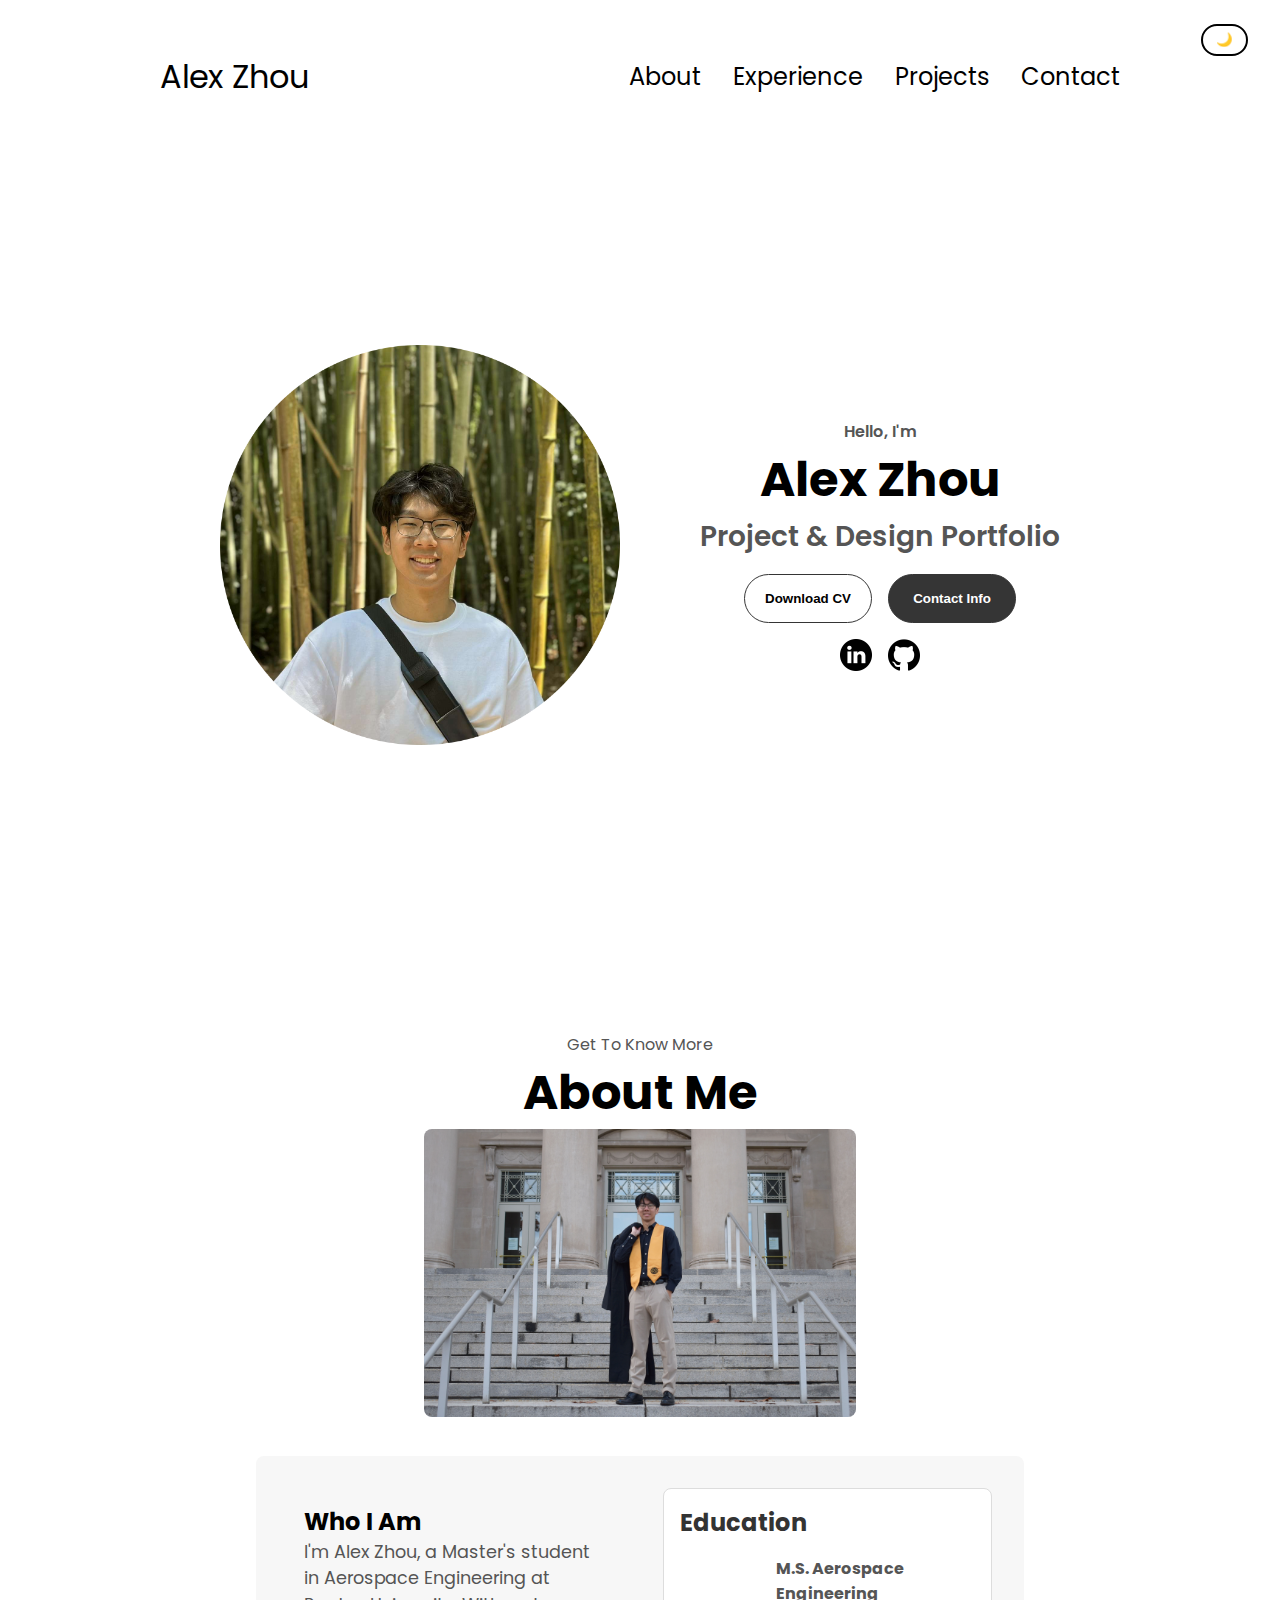
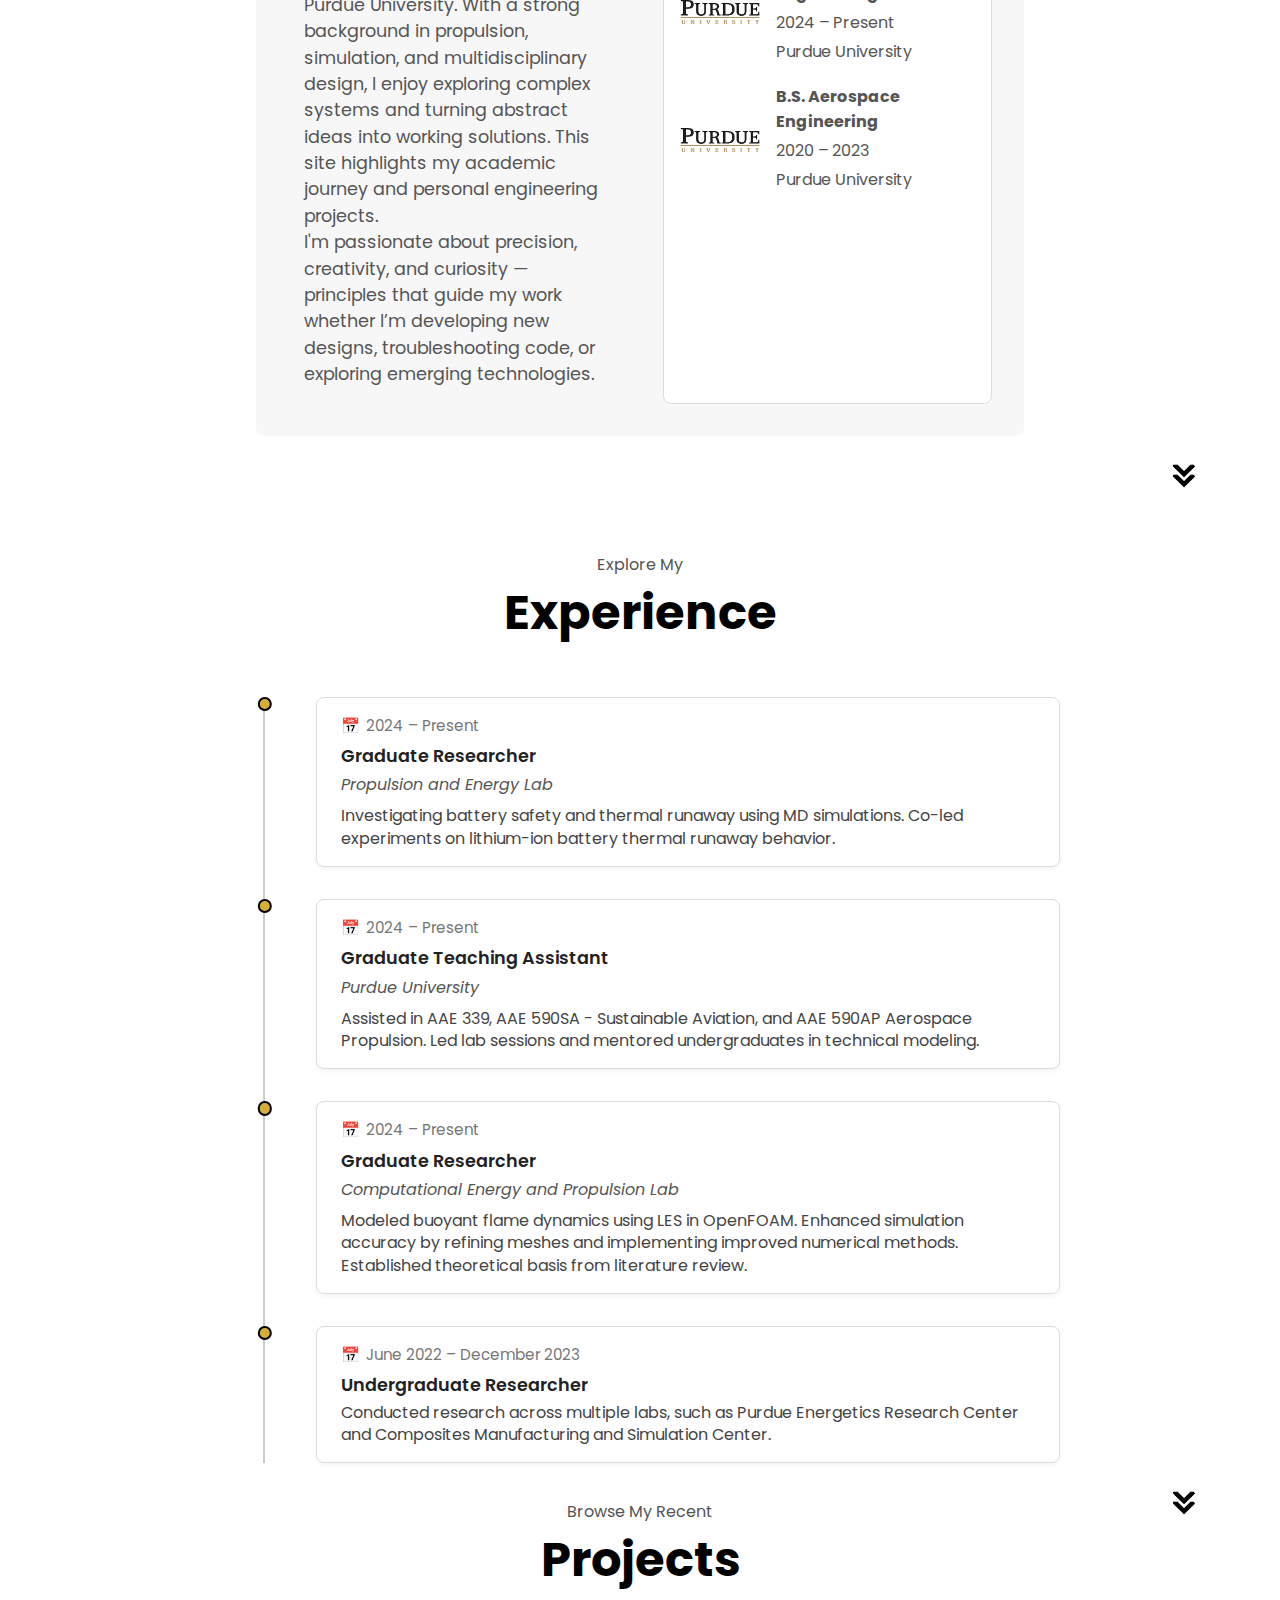
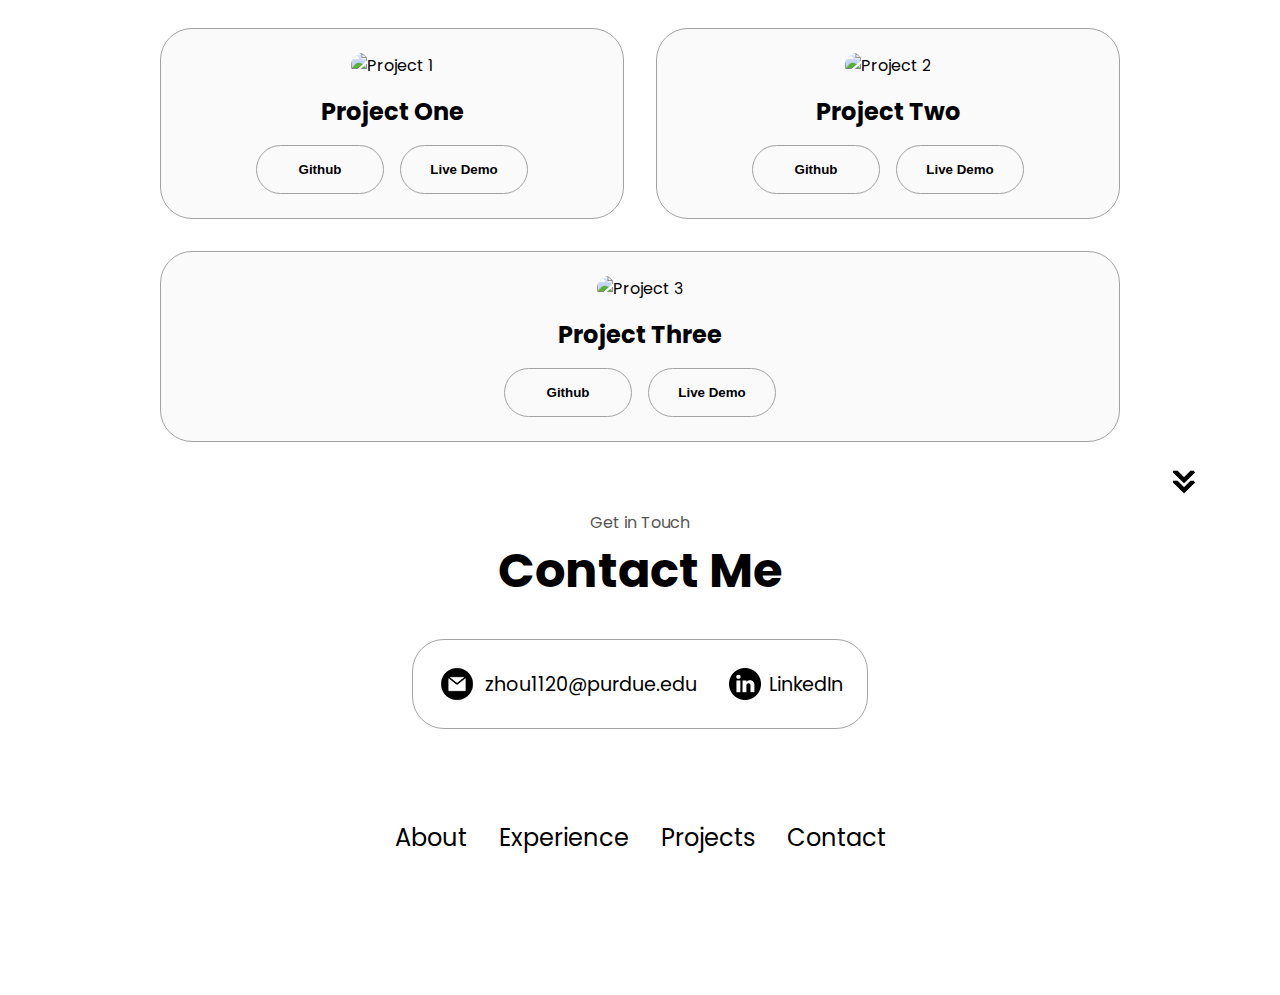
==== index.html @ beb38754 "Update index.html" ====
<!DOCTYPE html>
<html lang="en">
  <head>
    <meta charset="UTF-8" />
    <meta http-equiv="X-UA-Compatible" content="IE=edge" />
    <meta name="viewport" content="width=device-width, initial-scale=1.0" />
    <title>My Portfolio</title>
    <link rel="stylesheet" href="style.css" />
    <link rel="stylesheet" href="mediaqueries.css" />
  </head>
  <body>
    <nav id="desktop-nav">
      <div class="logo">Alex Zhou</div>
      <div>
        <ul class="nav-links">
          <li><a href="#about">About</a></li>
          <li><a href="#experience">Experience</a></li>
          <li><a href="#projects">Projects</a></li>
          <li><a href="#contact">Contact</a></li>
        </ul>
      </div>
    </nav>
    <button class="theme-toggle" onclick="toggleDarkMode()">🌙</button>   <!-- Dark Mode Toggle Button -->
    <nav id="hamburger-nav">
      <div class="logo">Alex Zhou</div>
      <div class="hamburger-menu">
        <div class="hamburger-icon" onclick="toggleMenu()">
          <span></span>
          <span></span>
          <span></span>
        </div>
        <div class="menu-links">
          <li><a href="#about" onclick="toggleMenu()">About</a></li>
          <li><a href="#experience" onclick="toggleMenu()">Experience</a></li>
          <li><a href="#projects" onclick="toggleMenu()">Projects</a></li>
          <li><a href="#contact" onclick="toggleMenu()">Contact</a></li>
        </div>
      </div>
    </nav>
    <section id="profile">
      <div class="section__pic-container">
        <img src="assets/profile-pic.png" alt="Alex Zhou profile picture" />
      </div>
      <div class="section__text">
        <p class="section__text__p1">Hello, I'm</p>
        <h1 class="title">Alex Zhou</h1>
        <p class="section__text__p2">Project & Design Portfolio</p>
        <div class="btn-container">
          <button
            class="btn btn-color-2"
            onclick="window.open('assets/Alex Zhou Resume.pdf')"
          >
            Download CV
          </button>
          <button class="btn btn-color-1" onclick="location.href='./#contact'">
            Contact Info
          </button>
        </div>
        <div id="socials-container">
          <img
            src="assets/linkedin.png"
            alt="My LinkedIn profile"
            class="icon"
            onclick="location.href='https://wwwlinkedin.com/in/alex-z-9a637b1b6'"
          />
          <img
            src="assets/github.png"
            alt="My Github profile"
            class="icon"
            onclick="location.href='https://github.com/azone1120'"
          />
        </div>
      </div>
    </section>

    <!-- ABOUT -->
    <section id="about">
      <p class="section__text__p1">Get To Know More</p>
      <h1 class="title">About Me</h1>
    
      <div class="about-banner">
        <img src="assets/about-pic.png" alt="Alex Zhou Portrait">
      </div>
    
      <div class="about-container">
        <!-- Summary Section -->
        <div class="about-summary">
          <h2>Who I Am</h2>
          <p>
            I'm Alex Zhou, a Master's student in Aerospace Engineering at Purdue University.
            With a strong background in propulsion, simulation, and multidisciplinary design,
            I enjoy exploring complex systems and turning abstract ideas into working solutions.
            This site highlights my academic journey and personal engineering projects.
          </p>
          <p>
            I'm passionate about precision, creativity, and curiosity — principles that guide my work
            whether I’m developing new designs, troubleshooting code, or exploring emerging technologies.
          </p>
        </div>
    
        <!-- Education Section -->
        <div class="about-education">
          <h2>Education</h2>
    
          <div class="education-item">
            <img src="assets/purdue-logo.png" alt="Purdue Logo" class="edu-logo" />
            <div class="edu-info">
              <p class="edu-title"><strong>M.S. Aerospace Engineering</strong></p>
              <p class="edu-duration">2024 – Present</p>
              <p class="edu-school">Purdue University</p>
            </div>
          </div>
    
          <div class="education-item">
            <img src="assets/purdue-logo.png" alt="Purdue Logo" class="edu-logo" />
            <div class="edu-info">
              <p class="edu-title"><strong>B.S. Aerospace Engineering</strong></p>
              <p class="edu-duration">2020 – 2023</p>
              <p class="edu-school">Purdue University</p>
            </div>
          </div>
        </div>
      </div>
    
      <img
        src="assets/arrow.png"
        alt="Scroll Down Arrow"
        class="icon arrow"
        onclick="location.href='./#experience'"
      />
    </section>
    
    <!-- EXPERIENCE -->
    <section id="experience">
      <p class="section__text__p1">Explore My</p>
      <h1 class="title">Experience</h1>
    <div class="timeline">
      <div class="timeline-item">
        <div class="timeline-dot"></div>
        <div class="timeline-content">
          <div class="exp-date"><span class="calendar-icon">📅</span> 2024 – Present</div>
          <div class="exp-title">Graduate Researcher</div>
          <div class="exp-company">Propulsion and Energy Lab</div>
          <p class="exp-summary">
            Investigating battery safety and thermal runaway using MD simulations. Co-led experiments on lithium-ion battery thermal runaway behavior.
          </p>
        </div>
      </div>
    
      <div class="timeline-item">
        <div class="timeline-dot"></div>
        <div class="timeline-content">
          <div class="exp-date"><span class="calendar-icon">📅</span> 2024 – Present</div>
          <div class="exp-title">Graduate Teaching Assistant</div>
          <div class="exp-company">Purdue University</div>
          <p class="exp-summary">
            Assisted in AAE 339, AAE 590SA - Sustainable Aviation, and AAE 590AP Aerospace Propulsion. Led lab sessions and mentored undergraduates in technical modeling.
          </p>
        </div>
      </div>
    
      <div class="timeline-item">
        <div class="timeline-dot"></div>
        <div class="timeline-content">
          <div class="exp-date"><span class="calendar-icon">📅</span> 2024 – Present</div>
          <div class="exp-title">Graduate Researcher</div>
          <div class="exp-company">Computational Energy and Propulsion Lab</div>
          <p class="exp-summary">
            Modeled buoyant flame dynamics using LES in OpenFOAM. Enhanced simulation accuracy by refining meshes and implementing improved numerical methods. Established theoretical basis from literature review.
          </p>
        </div>
      </div>

      <div class="timeline-item">
        <div class="timeline-dot"></div>
        <div class="timeline-content">
          <div class="exp-date"><span class="calendar-icon">📅</span> June 2022 – December 2023</div>
          <div class="exp-title">Undergraduate Researcher</div>
          <p class="exp-summary">
            Conducted research across multiple labs, such as Purdue Energetics Research Center and Composites Manufacturing and Simulation Center.
          </p>
        </div>
      </div>

      <!-- Add more entries below following same structure -->

    </div>
      <img
        src="./assets/arrow.png"
        alt="Arrow icon"
        class="icon arrow"
        onclick="location.href='./#projects'"
      />
    </section>
    


<!-- PROJECTS -->
    <section id="projects">
      <p class="section__text__p1">Browse My Recent</p>
      <h1 class="title">Projects</h1>
      <div class="experience-details-container">
        <div class="about-containers">
          <div class="details-container color-container">
            <div class="article-container">
              <img
                src="assets/project-1.png"
                alt="Project 1"
                class="project-img"
              />
            </div>
            <h2 class="experience-sub-title project-title">Project One</h2>
            <div class="btn-container">
              <button
                class="btn btn-color-2 project-btn"
                onclick="location.href='https://github.com/'"
              >
                Github
              </button>
              <button
                class="btn btn-color-2 project-btn"
                onclick="location.href='https://github.com/'"
              >
                Live Demo
              </button>
            </div>
          </div>
          <div class="details-container color-container">
            <div class="article-container">
              <img
                src="./assets/project-2.png"
                alt="Project 2"
                class="project-img"
              />
            </div>
            <h2 class="experience-sub-title project-title">Project Two</h2>
            <div class="btn-container">
              <button
                class="btn btn-color-2 project-btn"
                onclick="location.href='https://github.com/'"
              >
                Github
              </button>
              <button
                class="btn btn-color-2 project-btn"
                onclick="location.href='https://github.com/'"
              >
                Live Demo
              </button>
            </div>
          </div>
          <div class="details-container color-container">
            <div class="article-container">
              <img
                src="./assets/project-3.png"
                alt="Project 3"
                class="project-img"
              />
            </div>
            <h2 class="experience-sub-title project-title">Project Three</h2>
            <div class="btn-container">
              <button
                class="btn btn-color-2 project-btn"
                onclick="location.href='https://github.com/'"
              >
                Github
              </button>
              <button
                class="btn btn-color-2 project-btn"
                onclick="location.href='https://github.com/'"
              >
                Live Demo
              </button>
            </div>
          </div>
        </div>
      </div>
      <img
        src="./assets/arrow.png"
        alt="Arrow icon"
        class="icon arrow"
        onclick="location.href='./#contact'"
      />
    </section>
    <section id="contact">
      <p class="section__text__p1">Get in Touch</p>
      <h1 class="title">Contact Me</h1>
      <div class="contact-info-upper-container">
        <div class="contact-info-container">
          <img
            src="assets/email-icon.png"
            alt="Email icon"
            class="icon contact-icon email-icon"
          />
          <p><a href="mailto:zhou1120@purdue.edu">zhou1120@purdue.edu</a></p>
        </div>
        <div class="contact-info-container">
          <img
            src="assets/linkedin.png"
            alt="LinkedIn icon"
            class="icon contact-icon"
          />
          <p><a href="https://www.linkedin.com/in/alex-z-9a637b1b6">LinkedIn</a></p>
        </div>
      </div>
    </section>
    <footer>
      <nav>
        <div class="nav-links-container">
          <ul class="nav-links">
            <li><a href="#about">About</a></li>
            <li><a href="#experience">Experience</a></li>
            <li><a href="#projects">Projects</a></li>
            <li><a href="#contact">Contact</a></li>
          </ul>
        </div>
      </nav>
    </footer>
    <script src="script.js"></script>
  </body>
</html>
---- style.css ----
/*=============== GENERAL ===============*/
@import url("https://fonts.googleapis.com/css2?family=Poppins:wght@300;400;500;600&display=swap");

* {
  margin: 0;
  padding: 0;
}

body {
  font-family: "Poppins", sans-serif;
}

html {
  scroll-behavior: smooth;
}

p {
  color: rgb(85, 85, 85);
}

/*=============== TRANSITION ===============*/
a,
.btn {
  transition: all 300ms ease;
}

/*=============== DESKTOP NAV ===============*/
nav,
.nav-links {
  display: flex;
}

nav {
  justify-content: space-around;
  align-items: center;
  height: 17vh;
}

.nav-links {
  gap: 2rem;
  list-style: none;
  font-size: 1.5rem;
}

a {
  color: black;
  text-decoration: none;
  text-decoration-color: white;
}

a:hover {
  color: grey;
  text-decoration: underline;
  text-underline-offset: 1rem;
  text-decoration-color: rgb(181, 181, 181);
}

.logo {
  font-size: 2rem;
}

.logo:hover {
  cursor: default;
}

/*=============== HAMBURGER MENU ===============*/
#hamburger-nav {
  display: none;
}

.hamburger-menu {
  position: relative;
  display: inline-block;
}

.hamburger-icon {
  display: flex;
  flex-direction: column;
  justify-content: space-between;
  height: 24px;
  width: 30px;
  cursor: pointer;
}

.hamburger-icon span {
  width: 100%;
  height: 2px;
  background-color: black;
  transition: all 0.3 ease-in-out;
}

.menu-links {
  position: absolute;
  top: 100%;
  right: 0;
  background-color: white;
  width: fit-content;
  max-height: 0;
  overflow: hidden;
  transition: all 0.3 ease-in-out;
}

.menu-links a {
  display: block;
  padding: 10px;
  text-align: center;
  font-size: 1.5rem;
  color: black;
  text-decoration: none;
  transition: all 0.3 ease-in-out;
}

.menu-links li {
  list-style: none;
}

.menu-links.open {
  max-height: 300px;
}

.hamburger-icon.open span:first-child {
  transform: rotate(45deg) translate(10px, 5px);
}

.hamburger-icon.open span:nth-child(2) {
  opacity: 0;
}

.hamburger-icon.open span:last-child {
  transform: rotate(-45deg) translate(10px, -5px);
}

.hamburger-icon span:first-child {
  transform: none;
}

.hamburger-icon span:first-child {
  opacity: 1;
}

.hamburger-icon span:first-child {
  transform: none;
}

/*=============== SECTIONS ===============*/
section {
  padding-top: 4vh;
  height: 96vh;
  margin: 0 10rem;
  box-sizing: border-box;
  min-height: fit-content;
}

.section-container {
  display: flex;
}

/*=============== PROFILE SECTION ===============*/
#profile {
  display: flex;
  justify-content: center;
  gap: 5rem;
  height: 80vh;
}

.section__pic-container {
  display: flex;
  height: 400px;
  width: 400px;
  margin: auto 0;
}

.section__text {
  align-self: center;
  text-align: center;
}

.section__text p {
  font-weight: 600;
}

.section__text__p1 {
  text-align: center;
}

.section__text__p2 {
  font-size: 1.75rem;
  margin-bottom: 1rem;
}

.title {
  font-size: 3rem;
  text-align: center;
}

#socials-container {
  display: flex;
  justify-content: center;
  margin-top: 1rem;
  gap: 1rem;
}

/* ICONS */

.icon {
  cursor: pointer;
  height: 2rem;
}

/* BUTTONS */

.btn-container {
  display: flex;
  justify-content: center;
  gap: 1rem;
}

.btn {
  font-weight: 600;
  transition: all 300ms ease;
  padding: 1rem;
  width: 8rem;
  border-radius: 2rem;
}

.btn-color-1,
.btn-color-2 {
  border: rgb(53, 53, 53) 0.1rem solid;
}

.btn-color-1:hover,
.btn-color-2:hover {
  cursor: pointer;
}

.btn-color-1,
.btn-color-2:hover {
  background: rgb(53, 53, 53);
  color: white;
}

.btn-color-1:hover {
  background: rgb(0, 0, 0);
}

.btn-color-2 {
  background: none;
}

.btn-color-2:hover {
  border: rgb(255, 255, 255) 0.1rem solid;
}

.btn-container {
  gap: 1rem;
}

/*=============== ABOUT SECTION ===============*/
#about {
  position: relative;
  margin-bottom: 5rem;
}

.about-containers {
  gap: 2rem;
  margin-bottom: 2rem;
  margin-top: 2rem;
}

.about-details-container {
  justify-content: center;
  flex-direction: column;
}

.about-containers,
.about-details-container {
  display: flex;
}

/* ABOUT PICTURE */
.about-banner {
    text-align: center;
    margin-bottom: 1rem;
  }
  
  .about-banner img {
    max-width: 45%;
    height: auto;
    border-radius: 8px;
  }

.about-container {
    padding: 2rem;
    margin: 2rem 10%;
    border-radius: 8px;
    background-color: #f7f7f7;
    display: flex;
    flex-direction: column;
    gap: 2rem;
  }
  
  /* Two-column layout on larger screens */
  @media (min-width: 768px) {
    .about-container {
      flex-direction: row;
      column-gap: 3rem;
    }
    .about-summary,
    .about-education {
      flex: 1;
      padding: 1rem;
    }
  }
  
  .about-summary h1 {
    color: #333;
    margin-bottom: 1rem;
  }
  
  .about-summary p {
    font-size: 1.1rem;
    line-height: 1.5;
    color: #555;
  }
  
  /* Education block styling */
  .about-education {
    background-color: #fff;
    border: 1px solid #ddd;
    border-radius: 8px;
    padding: 1rem;
  }
  
  .about-education h2 {
    color: #333;
    margin-bottom: 1rem;
  }
  
  /* Education item styling */
  .education-item {
    display: flex;
    align-items: center;
    margin-bottom: 1rem;
  }
  
  .edu-logo {
    width: 80px;
    height: auto;
    margin-right: 1rem;
  }
  
  .edu-info {
    font-size: 1rem;
    color: #555;
  }
  
  .edu-title {
    margin: 0;
  }
  
  .edu-duration,
  .edu-school {
    margin: 0.25rem 0;
  }

.arrow {
  position: absolute;
  right: -5rem;
  bottom: -3.5rem;
}

.details-container {
  padding: 1.5rem;
  flex: 1;
  background: white;
  border-radius: 2rem;
  border: rgb(53, 53, 53) 0.1rem solid;
  border-color: rgb(163, 163, 163);
  text-align: center;
}

.section-container {
  gap: 4rem;
  height: 80%;
}

.section__pic-container {
  height: 400px;
  width: 400px;
  margin: auto 0;
}


/*=============== EXPERIENCE SECTION ===============*/
#experience {
  position: relative;
}

.timeline {
  position: relative;
  margin: 3rem auto;
  padding-left: 2.5rem;
  max-width: 800px;
}

.timeline::before {
  content: "";
  position: absolute;
  top: 0.5rem;
  bottom: 0;
  left: 43px;
  width: 2px;
  background: #ccc;
}

.timeline-item {
  position: relative;
  margin: 2rem 0;
  padding-left: 3.5rem;
}

.timeline-dot {
  width: 0.65rem;
  height: 0.65rem;
  background-color: #d4af37;
  border: 2px solid #000;
  border-radius: 50%;
  position: absolute;
  top: 0;
  left: 5px;
  transform: translateX(-50%);
  z-index: 2;
}

.timeline-content {
  background: #fff;
  padding: 1rem 1.5rem;
  border-radius: 8px;
  border: 1px solid #ddd;
  box-shadow: 0 2px 5px rgba(0, 0, 0, 0.05);
  transition: transform 0.3s ease, box-shadow 0.3s ease;
}

.timeline-content:hover {
  transform: translateY(-5px);
  box-shadow: 0 4px 12px rgba(0, 0, 0, 0.1);
}

.exp-date {
  font-size: 0.95rem;
  color: #777;
  margin-bottom: 0.4rem;
  display: flex;
  align-items: center;
  gap: 0.4rem;
}

.exp-title {
  font-weight: 600;
  font-size: 1.1rem;
  margin-bottom: 0.2rem;
  color: #222;
}

.exp-company {
  font-style: italic;
  color: #555;
  margin-bottom: 0.5rem;
}

.exp-summary {
  font-size: 1rem;
  color: #444;
  line-height: 1.4;
}

/* Old experience styles preserved for fallback */
.timeline-content h3 {
  margin: 0;
  font-size: 1.2rem;
  color: #222;
}

.timeline-content .exp-duration {
  font-size: 0.9rem;
  color: #888;
  margin-top: 0.25rem;
  display: block;
}

.timeline-content ul {
  margin: 0.5rem 0 0;
  padding-left: 1.25rem;
}

.timeline-content li {
  font-size: 1rem;
  color: #444;
  line-height: 1.5;
  margin-bottom: 0.5rem;
  list-style-type: disc;
}

/*=============== PROJECTS SECTION ===============*/
#projects {
  position: relative;
}

.color-container {
  border-color: rgb(163, 163, 163);
  background: rgb(250, 250, 250);
}

.project-img {
  border-radius: 2rem;
  width: 90%;
  height: 90%;
}

.project-title {
  margin: 1rem;
  color: black;
}

.project-btn {
  color: black;
  border-color: rgb(163, 163, 163);
}

/*=============== CONTACT ===============*/

#contact {
  display: flex;
  justify-content: center;
  flex-direction: column;
  height: 70vh;
}

.contact-info-upper-container {
  display: flex;
  justify-content: center;
  border-radius: 2rem;
  border: rgb(53, 53, 53) 0.1rem solid;
  border-color: rgb(163, 163, 163);
  background: (250, 250, 250);
  margin: 2rem auto;
  padding: 0.5rem;
}

.contact-info-container {
  display: flex;
  align-items: center;
  justify-content: center;
  gap: 0.5rem;
  margin: 1rem;
}

.contact-info-container p {
  font-size: larger;
}

.contact-icon {
  cursor: default;
}

.email-icon {
  height: 2.5rem;
}

/*=============== FOOTER SECTION ===============*/

footer {
  height: 26vh;
  margin: 0 1rem;
}

footer p {
  text-align: center;
}

/*=============== DARK MODE TOGGLE ===============*/
.theme-toggle {
  position: absolute;
  top: 1.5rem;
  right: 2rem;
  background: none;
  border: 2px solid #000;
  border-radius: 1rem;
  padding: 0.4rem 0.8rem;
  font-weight: 600;
  cursor: pointer;
  transition: all 0.3s ease;
}

body.dark-mode .theme-toggle {
  border-color: #fff;
  color: #fff;
}

body.dark-mode {
  background-color: #121212;
  color: #f0f0f0;
}

body.dark-mode nav,
body.dark-mode .nav-links a,
body.dark-mode .logo,
body.dark-mode .timeline-content h3,
body.dark-mode .timeline-content .exp-duration,
body.dark-mode .timeline-content li,
body.dark-mode .project-title,
body.dark-mode .contact-info-container p,
body.dark-mode footer p {
  color: #f0f0f0;
}

body.dark-mode .timeline::before {
  background: #555;
}

body.dark-mode .timeline-content {
  background: #1e1e1e;
  border: 1px solid #333;
}

body.dark-mode .timeline-dot {
  border-color: #f0f0f0;
}

body.dark-mode .btn {
  background-color: transparent;
  border-color: #f0f0f0;
  color: #f0f0f0;
}

body.dark-mode .btn:hover {
  background-color: #f0f0f0;
  color: #121212;
}

body.dark-mode .about-container,
body.dark-mode .details-container,
body.dark-mode .contact-info-upper-container {
  background-color: #1e1e1e;
  border-color: #333;
}

body.dark-mode .about-summary p,
body.dark-mode .edu-info {
  color: #ccc;
}
---- mediaqueries.css ----
@media screen and (max-width: 1400px) {
    #profile {
      height: 83vh;
      margin-bottom: 6rem;
    }
    .about-containers {
      flex-wrap: wrap;
    }
    #contact,
    #projects {
      height: fit-content;
    }
  }
  
  @media screen and (max-width: 1200px) {
    #desktop-nav {
      display: none;
    }
    #hamburger-nav {
      display: flex;
    }
    #experience,
    .experience-details-container {
      margin-top: 2rem;
    }
    #profile,
    .section-container {
      display: block;
    }
    .arrow {
      display: none;
    }
    section,
    .section-container {
      height: fit-content;
    }
    section {
      margin: 0 5%;
    }
    .section__pic-container {
      width: 275px;
      height: 275px;
      margin: 0 auto 2rem;
    }
    .about-containers {
      margin-top: 0;
    }
  }
  
  @media screen and (max-width: 600px) {
    #contact,
    footer {
      height: 40vh;
    }
    #profile {
      height: 83vh;
      margin-bottom: 0;
    }
    article {
      font-size: 1rem;
    }
    footer nav {
      height: fit-content;
      margin-bottom: 2rem;
    }
    .about-containers,
    .contact-info-upper-container,
    .btn-container {
      flex-wrap: wrap;
    }
    .contact-info-container {
      margin: 0;
    }
    .contact-info-container p,
    .nav-links li a {
      font-size: 1rem;
    }
    .experience-sub-title {
      font-size: 1.25rem;
    }
    .logo {
      font-size: 1.5rem;
    }
    .nav-links {
      flex-direction: column;
      gap: 0.5rem;
      text-align: center;
    }
    .section__pic-container {
      width: auto;
      height: 46vw;
      justify-content: center;
    }
    .section__text__p2 {
      font-size: 1.25rem;
    }
    .title {
      font-size: 2rem;
    }
    .text-container {
      text-align: justify;
    }
  }
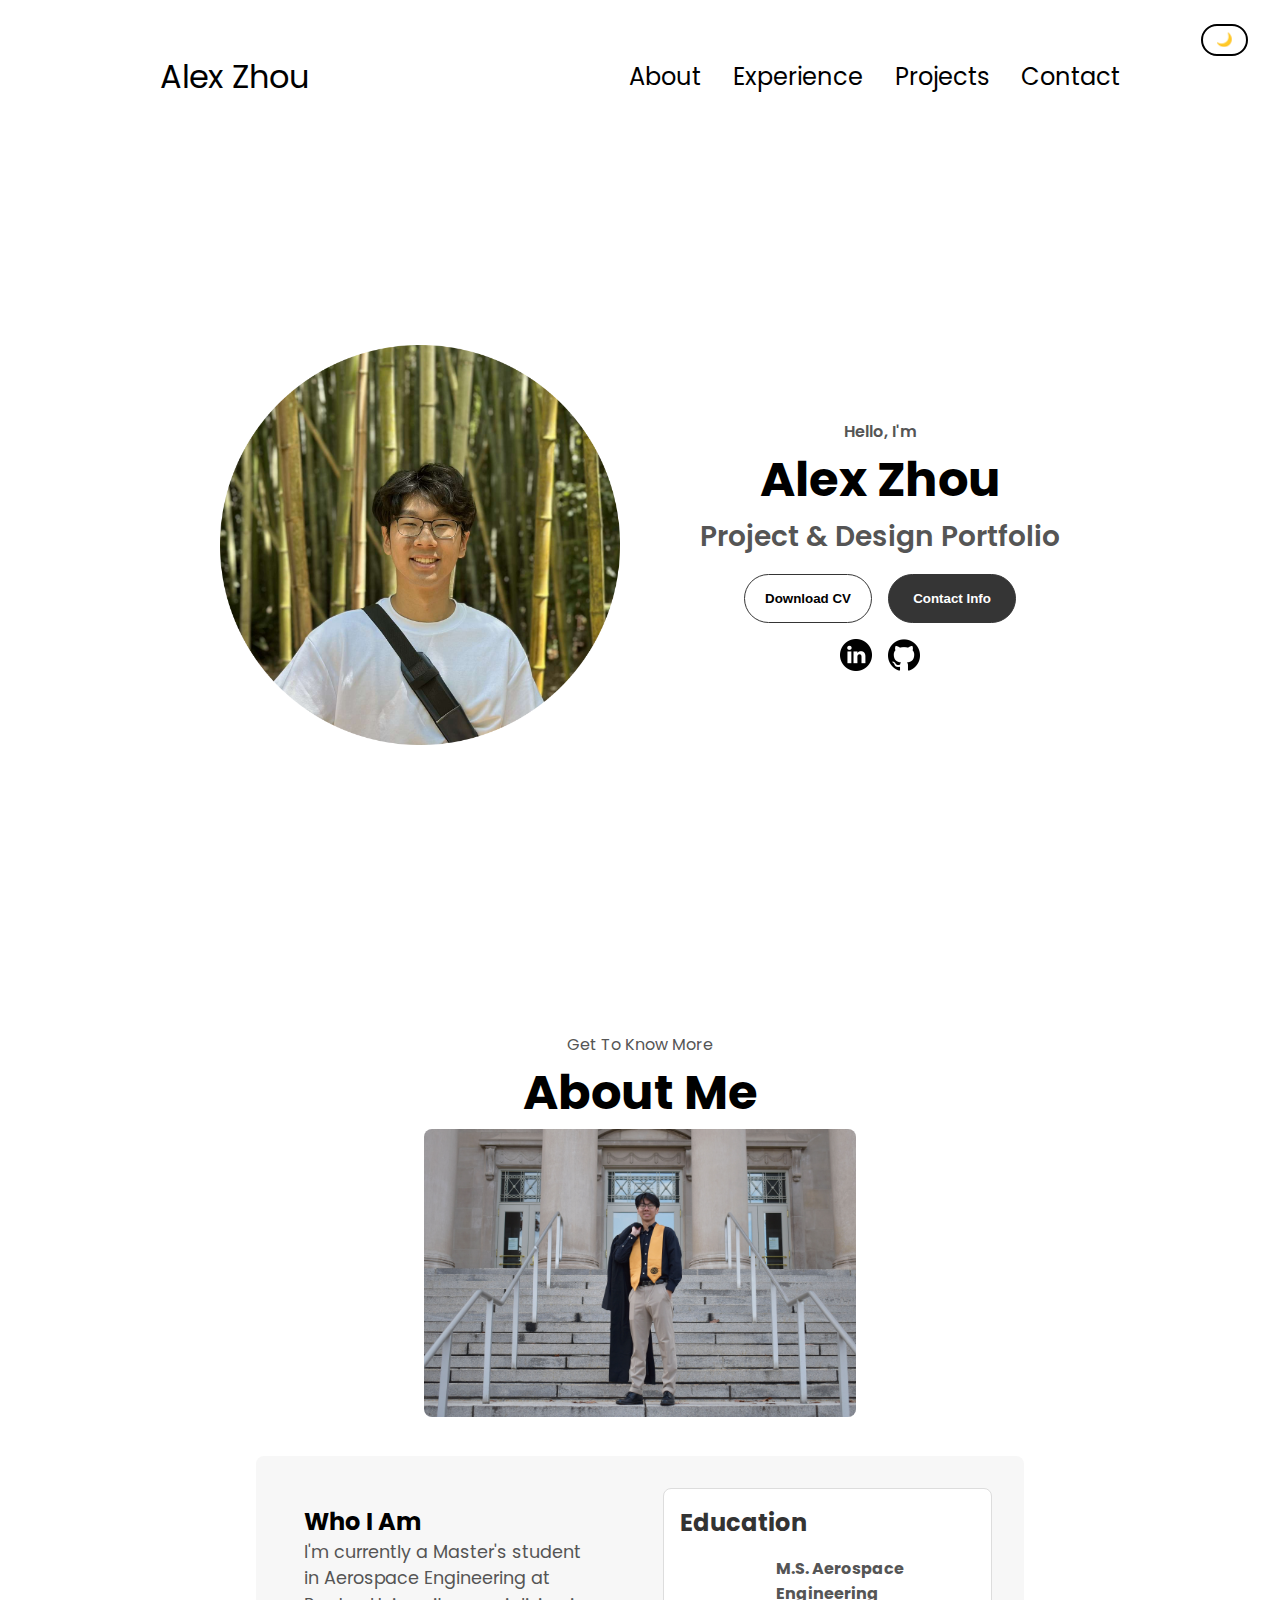
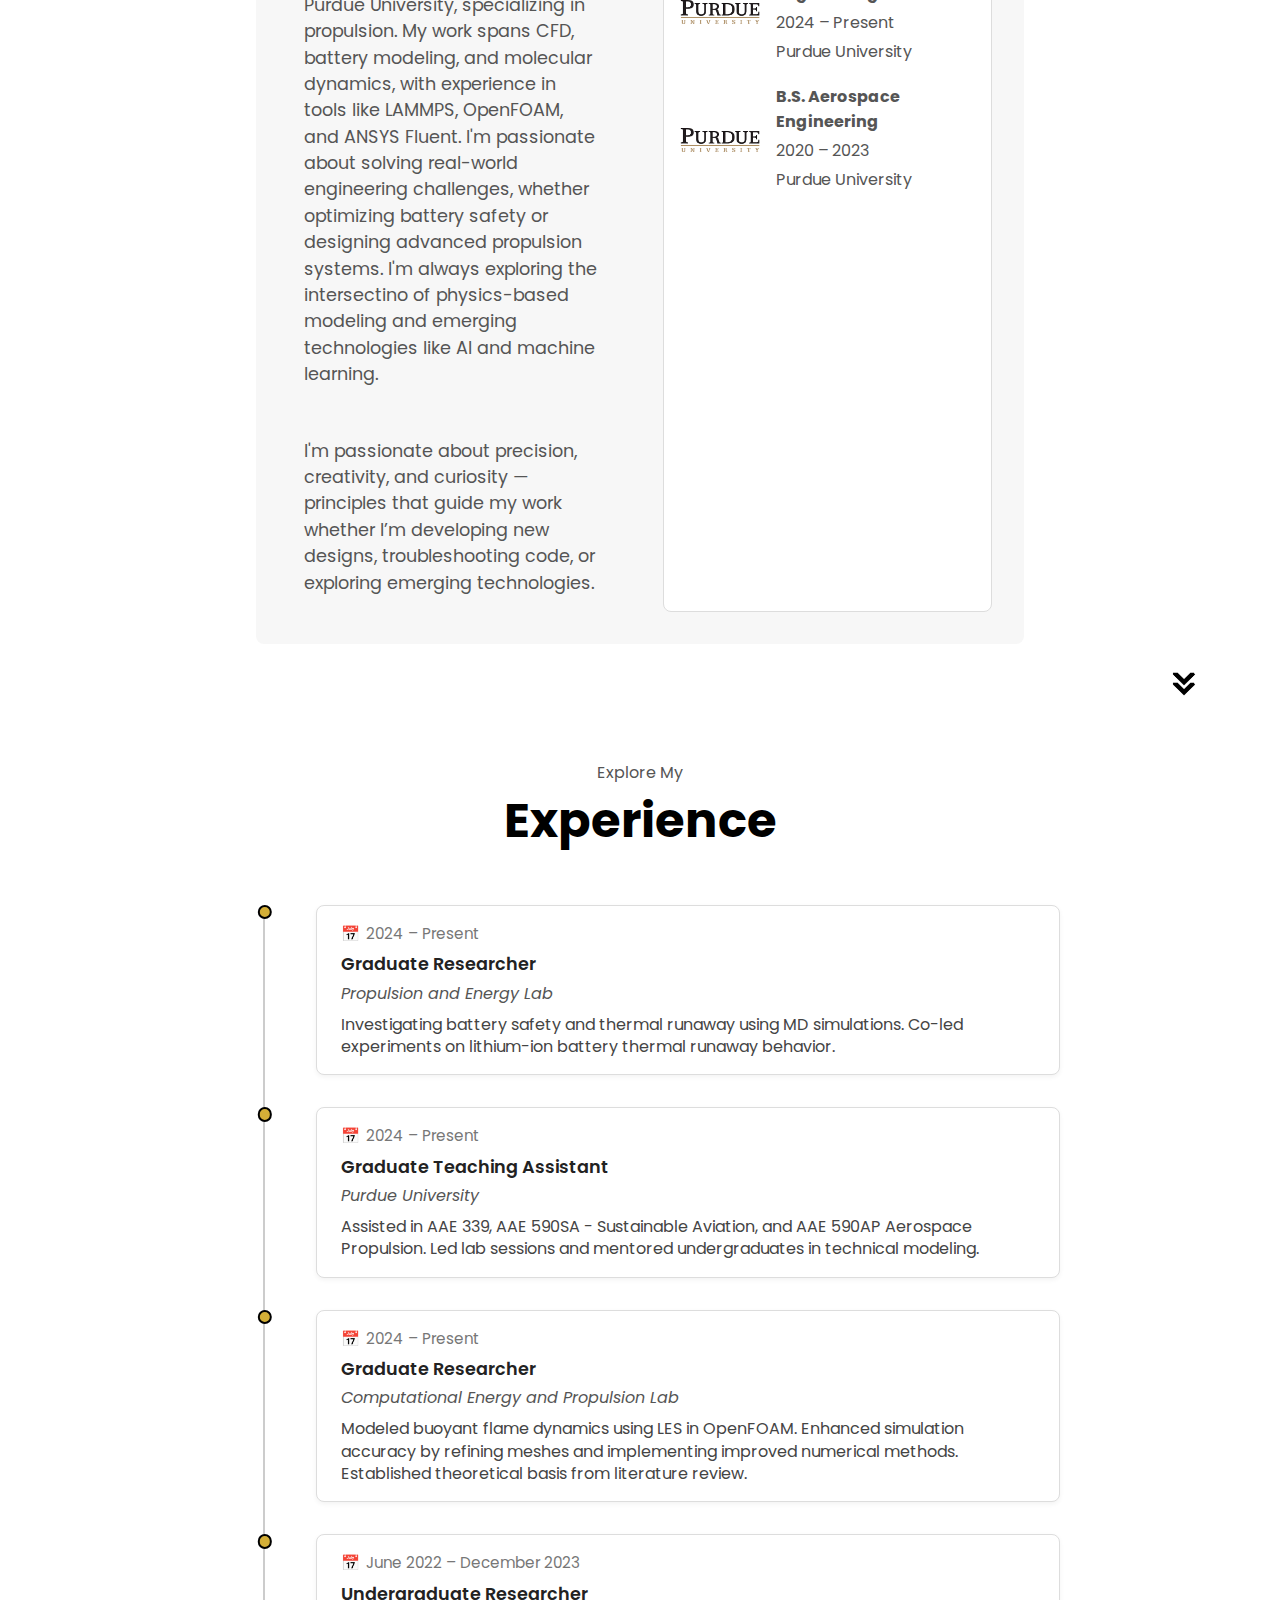
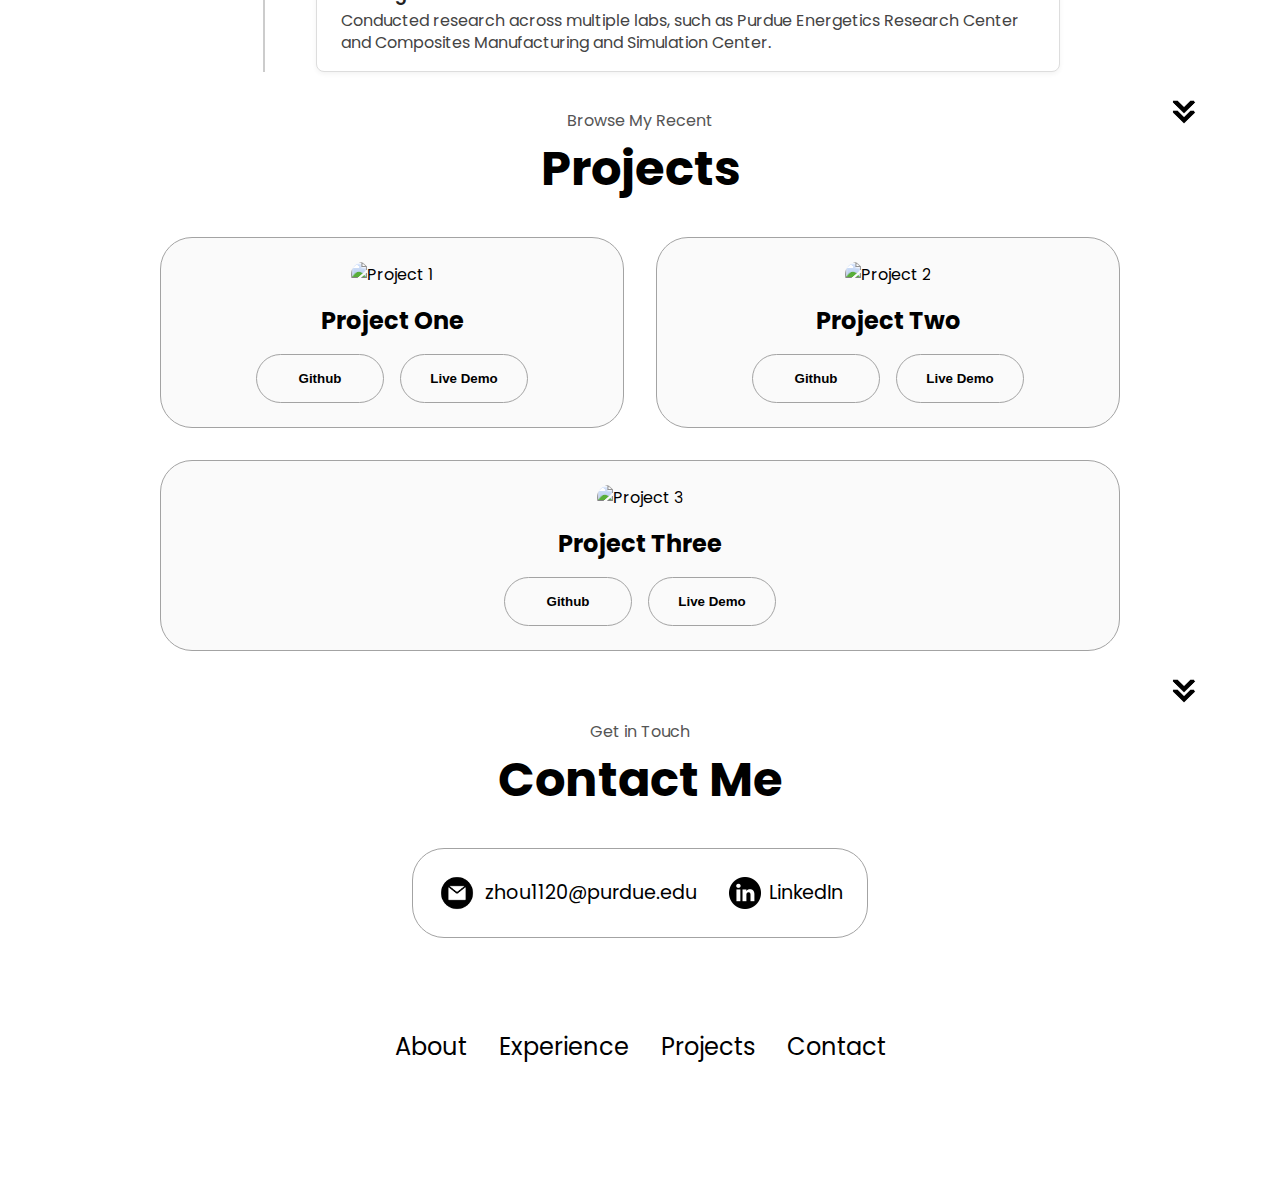
==== commit 58b1239b: "Update index.html" ====
--- a/index.html
+++ b/index.html
@@ -87,11 +87,14 @@
         <div class="about-summary">
           <h2>Who I Am</h2>
           <p>
-            I'm Alex Zhou, a Master's student in Aerospace Engineering at Purdue University.
-            With a strong background in propulsion, simulation, and multidisciplinary design,
-            I enjoy exploring complex systems and turning abstract ideas into working solutions.
-            This site highlights my academic journey and personal engineering projects.
-          </p>
+            I'm currently a Master's student in Aerospace Engineering at Purdue University, 
+            specializing in propulsion. My work spans CFD, battery modeling, and molecular dynamics, 
+            with experience in tools like LAMMPS, OpenFOAM, and ANSYS Fluent. I'm passionate 
+            about solving real-world engineering challenges, whether optimizing battery safety 
+            or designing advanced propulsion systems. I'm always exploring the intersectino of 
+            physics-based modeling and emerging technologies like AI and machine learning.
+          </p>
+          <br><br>
           <p>
             I'm passionate about precision, creativity, and curiosity — principles that guide my work
             whether I’m developing new designs, troubleshooting code, or exploring emerging technologies.
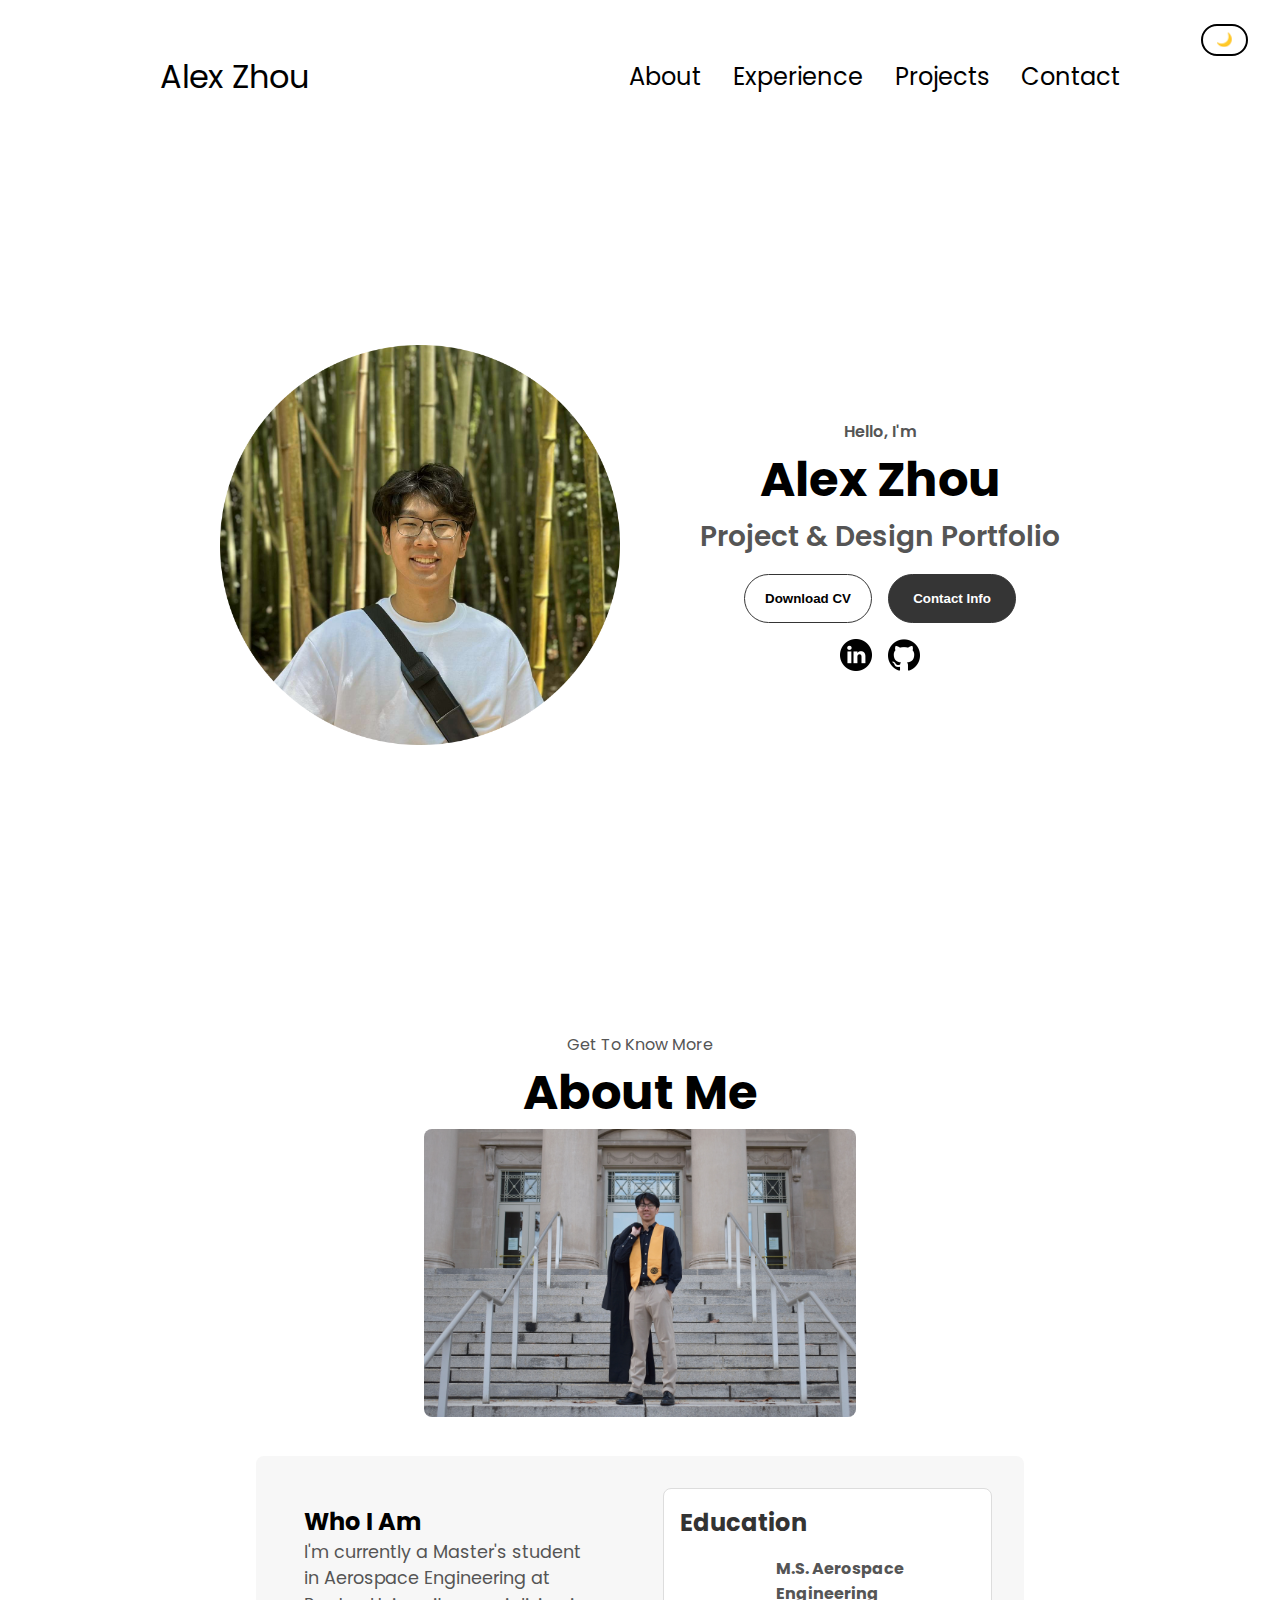
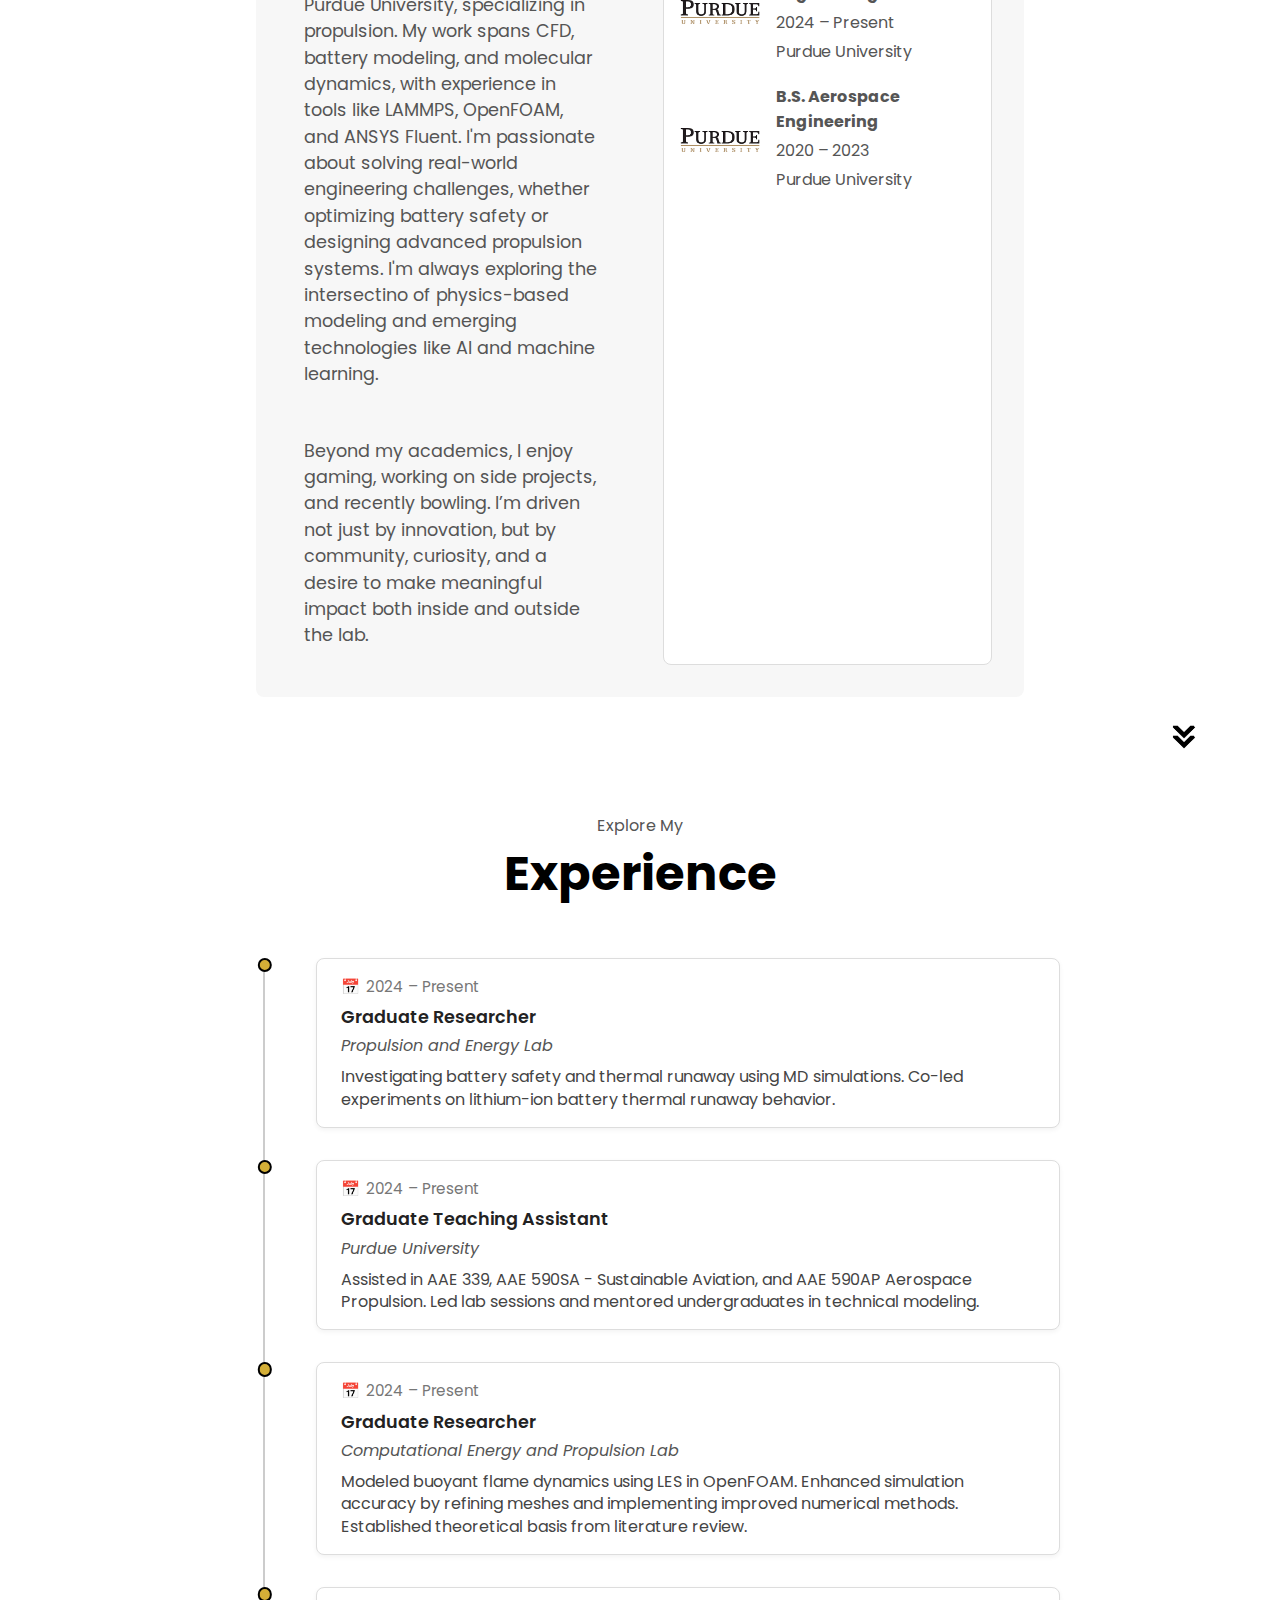
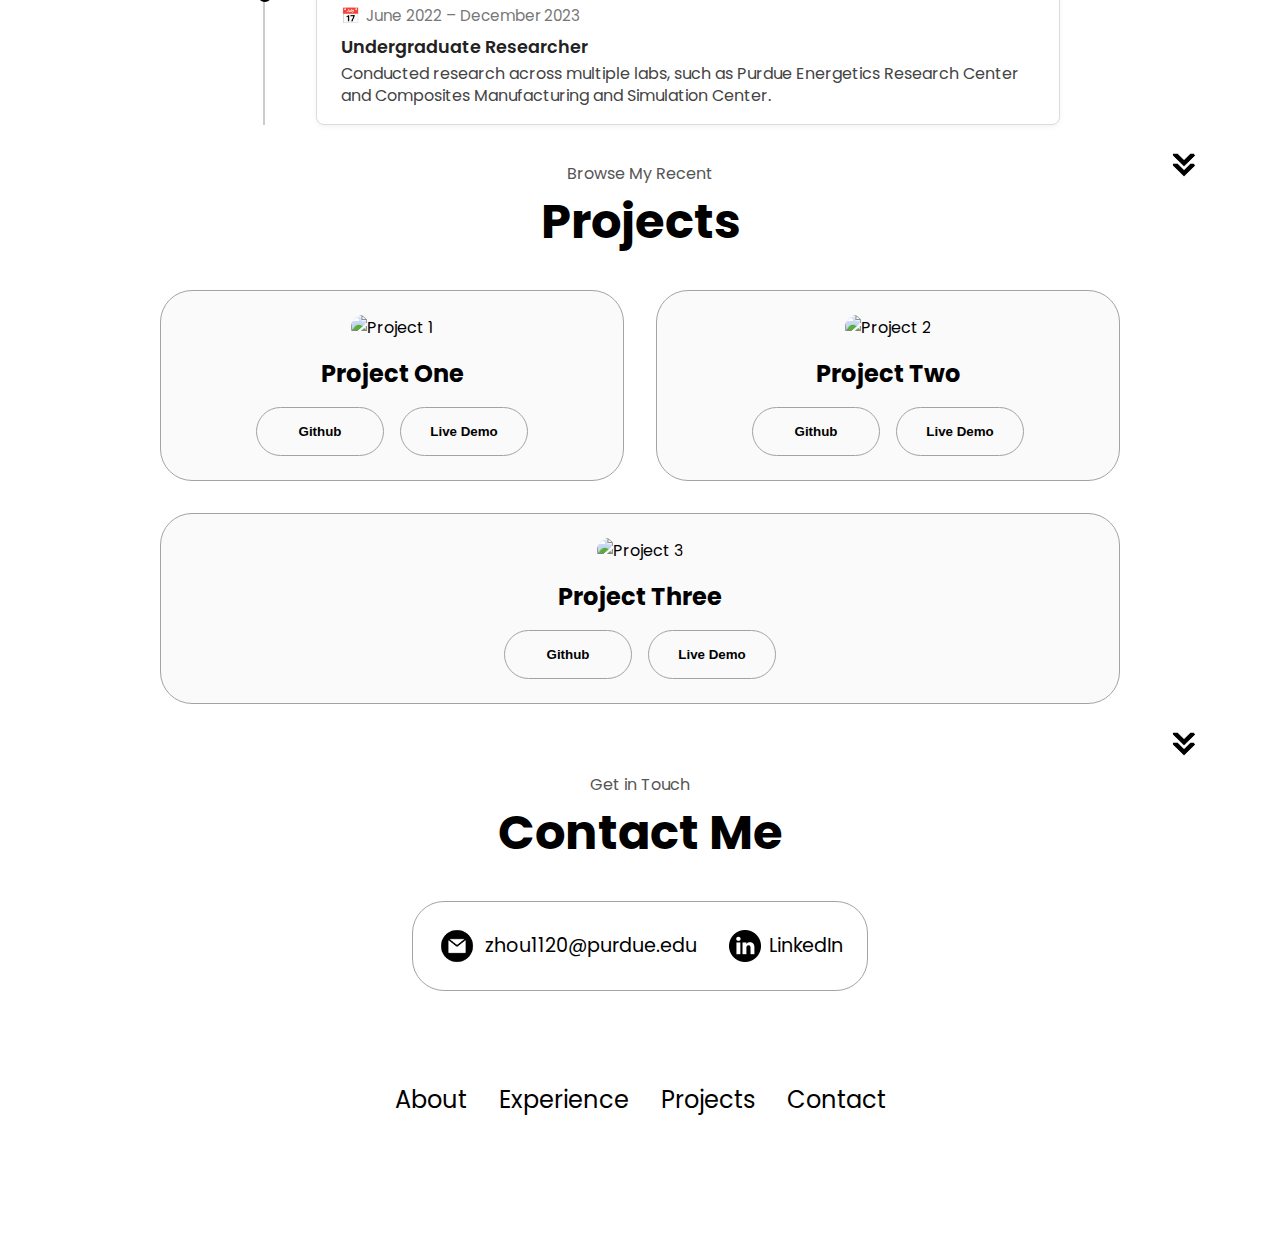
==== commit dbe4a8da: "Update index.html" ====
--- a/index.html
+++ b/index.html
@@ -96,8 +96,9 @@
           </p>
           <br><br>
           <p>
-            I'm passionate about precision, creativity, and curiosity — principles that guide my work
-            whether I’m developing new designs, troubleshooting code, or exploring emerging technologies.
+            Beyond my academics, I enjoy gaming, working on side projects, and recently bowling. 
+            I’m driven not just by innovation, but by community, curiosity, and a desire to make 
+            meaningful impact both inside and outside the lab.
           </p>
         </div>
     
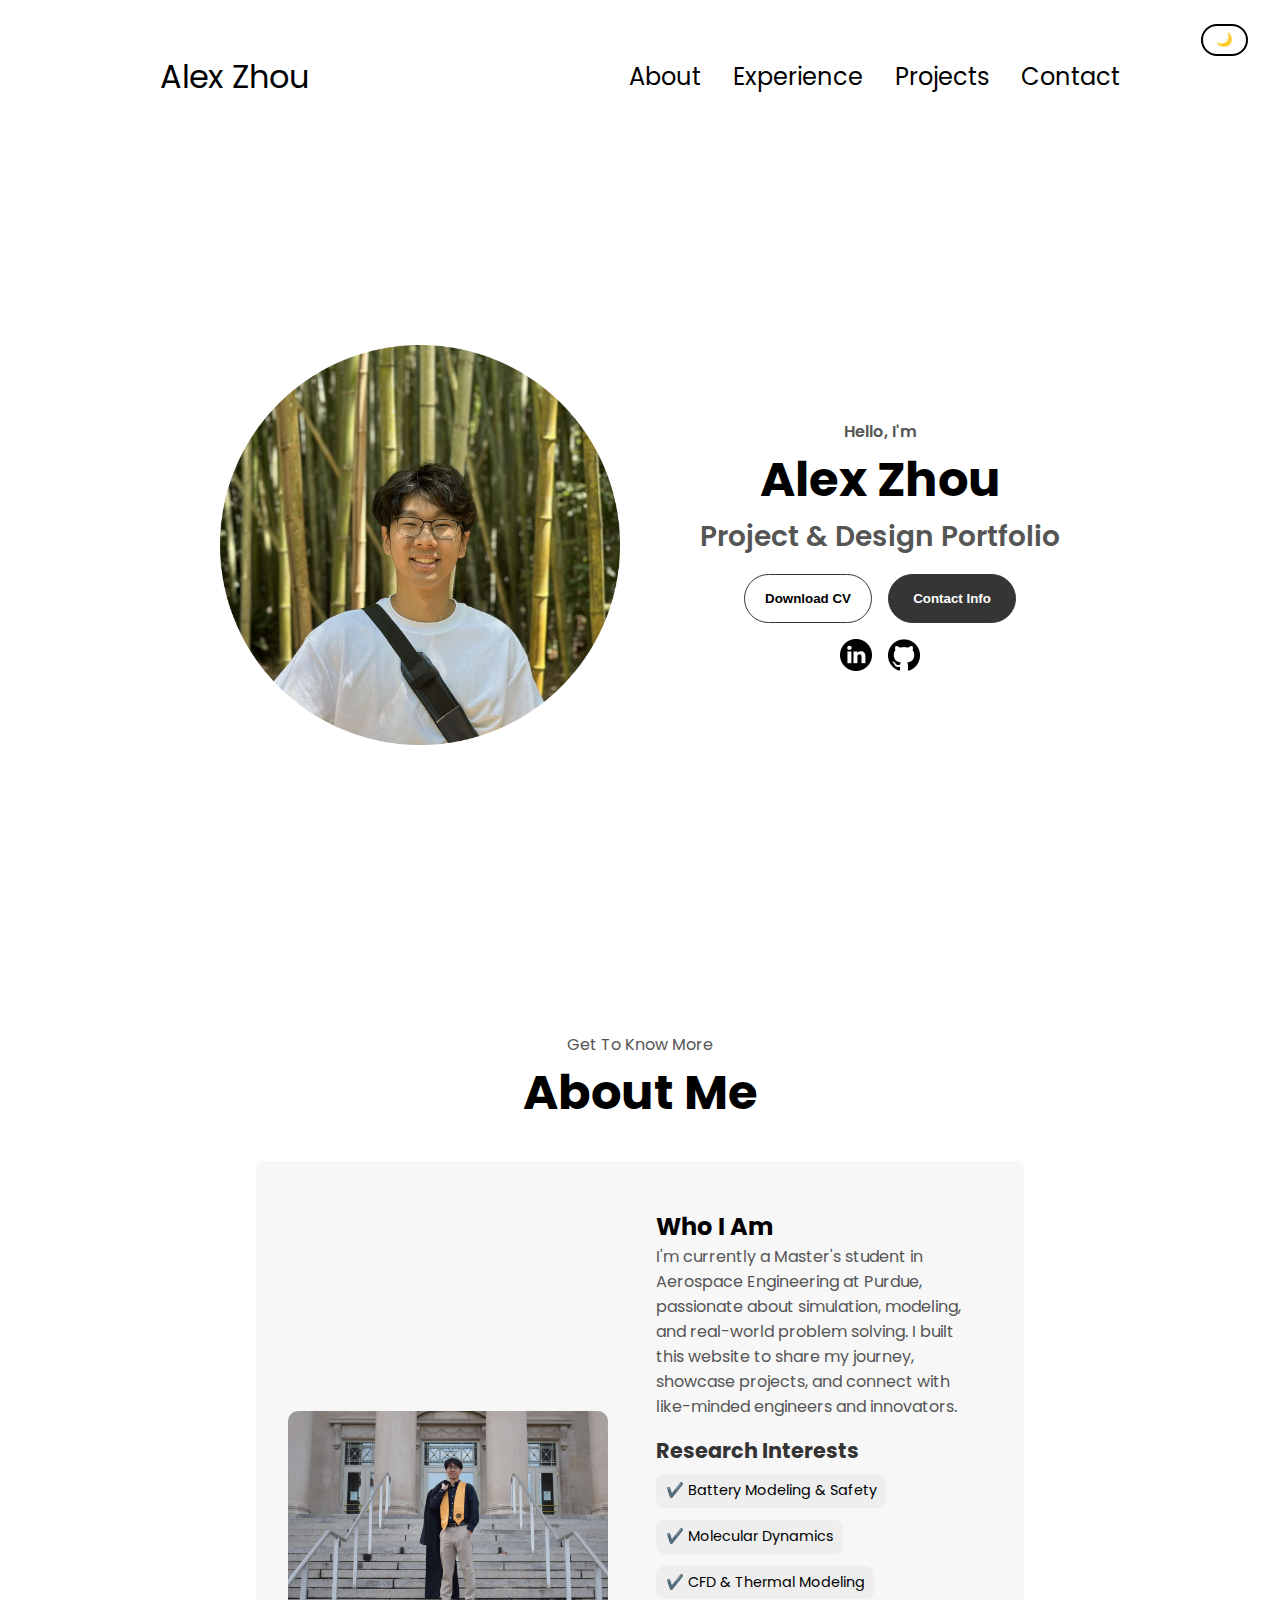
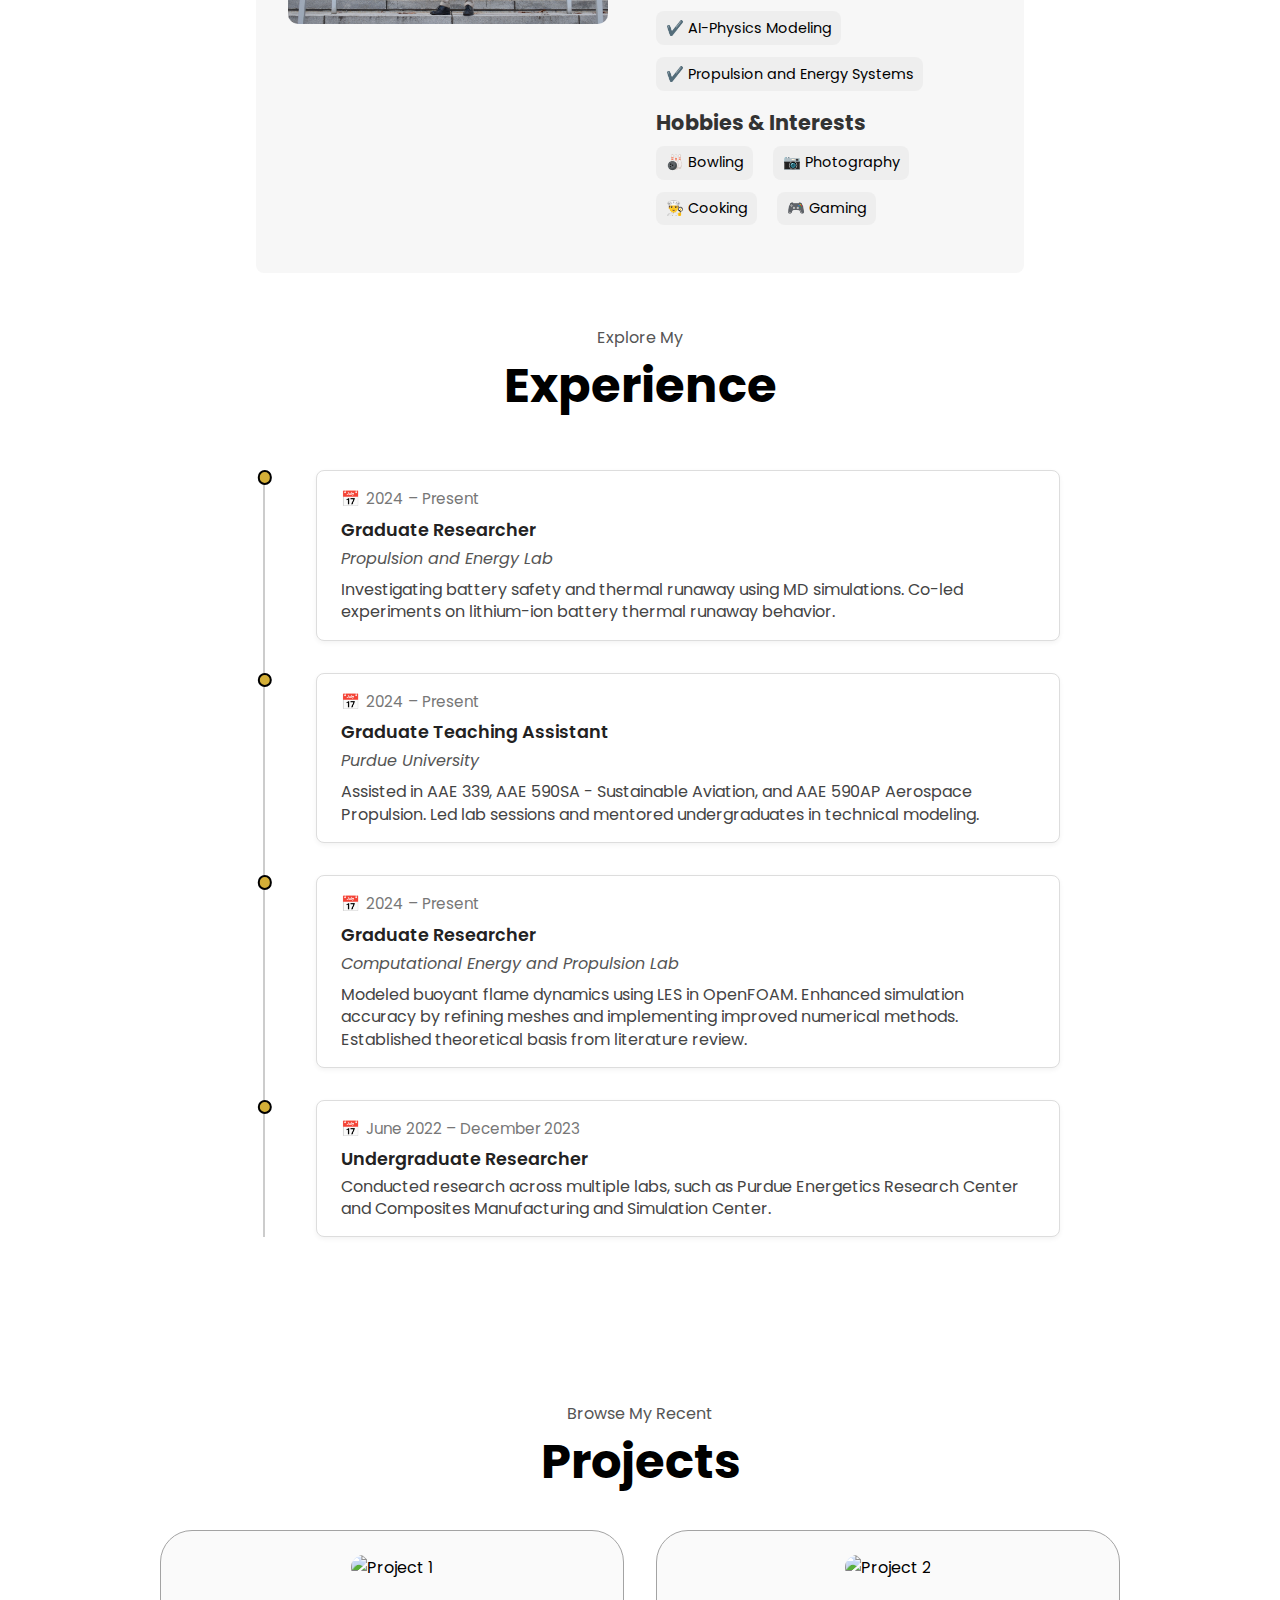
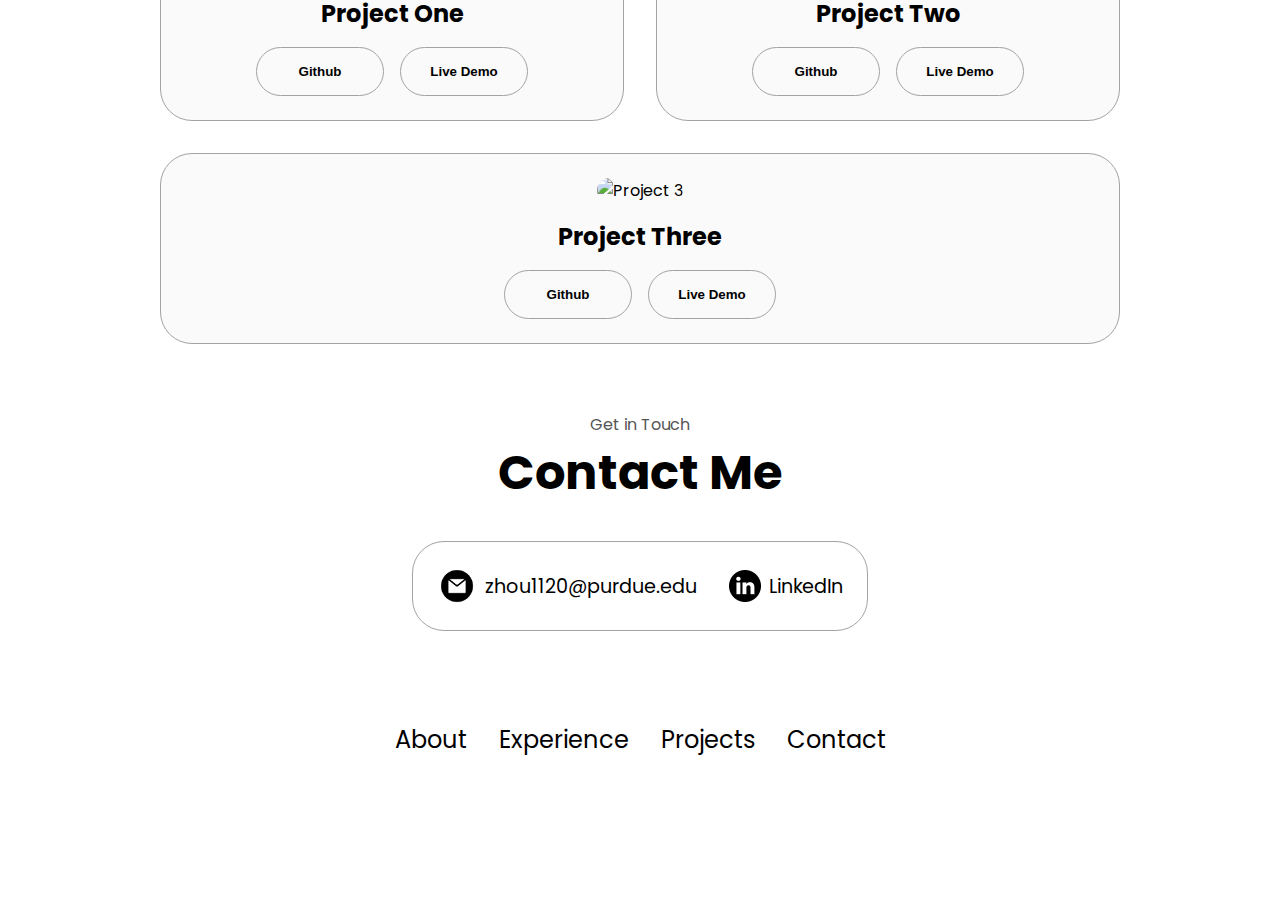
==== commit 862a9017: "About Me" ====
--- a/index.html
+++ b/index.html
@@ -78,60 +78,47 @@
       <p class="section__text__p1">Get To Know More</p>
       <h1 class="title">About Me</h1>
     
-      <div class="about-banner">
-        <img src="assets/about-pic.png" alt="Alex Zhou Portrait">
-      </div>
-    
       <div class="about-container">
-        <!-- Summary Section -->
+        <!-- Left: Profile Picture -->
+        <div class="about-photo">
+          <img src="assets/about-pic.png" alt="Alex Zhou Portrait" />
+        </div>
+      
+        <!-- Right: Text Block -->
         <div class="about-summary">
           <h2>Who I Am</h2>
           <p>
-            I'm currently a Master's student in Aerospace Engineering at Purdue University, 
-            specializing in propulsion. My work spans CFD, battery modeling, and molecular dynamics, 
-            with experience in tools like LAMMPS, OpenFOAM, and ANSYS Fluent. I'm passionate 
-            about solving real-world engineering challenges, whether optimizing battery safety 
-            or designing advanced propulsion systems. I'm always exploring the intersectino of 
-            physics-based modeling and emerging technologies like AI and machine learning.
-          </p>
-          <br><br>
-          <p>
-            Beyond my academics, I enjoy gaming, working on side projects, and recently bowling. 
-            I’m driven not just by innovation, but by community, curiosity, and a desire to make 
-            meaningful impact both inside and outside the lab.
-          </p>
-        </div>
-    
-        <!-- Education Section -->
-        <div class="about-education">
-          <h2>Education</h2>
-    
-          <div class="education-item">
-            <img src="assets/purdue-logo.png" alt="Purdue Logo" class="edu-logo" />
-            <div class="edu-info">
-              <p class="edu-title"><strong>M.S. Aerospace Engineering</strong></p>
-              <p class="edu-duration">2024 – Present</p>
-              <p class="edu-school">Purdue University</p>
-            </div>
-          </div>
-    
-          <div class="education-item">
-            <img src="assets/purdue-logo.png" alt="Purdue Logo" class="edu-logo" />
-            <div class="edu-info">
-              <p class="edu-title"><strong>B.S. Aerospace Engineering</strong></p>
-              <p class="edu-duration">2020 – 2023</p>
-              <p class="edu-school">Purdue University</p>
-            </div>
-          </div>
-        </div>
-      </div>
-    
+            I'm currently a Master's student in Aerospace Engineering at Purdue, passionate about simulation, modeling, and real-world problem solving. 
+            I built this website to share my journey, showcase projects, and connect with like-minded engineers and innovators.
+          </p>
+      
+          <h3>Research Interests</h3>
+          <ul class="interests-list">
+            <li>✔️ Battery Modeling & Safety</li>
+            <li>✔️ Molecular Dynamics</li>
+            <li>✔️ CFD & Thermal Modeling</li>
+            <li>✔️ AI-Physics Modeling</li>
+            <li>✔️ Propulsion and Energy Systems</li>
+          </ul>
+      
+          <h3>Hobbies & Interests</h3>
+          <ul class="hobbies-list">
+            <li>🎳 Bowling</li>
+            <li>📷 Photography</li>
+            <li>👨‍🍳 Cooking</li>
+            <li>🎮 Gaming</li>
+          </ul>
+        </div>
+      </div>
+
+<!-- Optional Arrow image   
       <img
         src="assets/arrow.png"
         alt="Scroll Down Arrow"
         class="icon arrow"
         onclick="location.href='./#experience'"
-      />
+      />   -->
+
     </section>
     
     <!-- EXPERIENCE -->
@@ -189,13 +176,14 @@
       <!-- Add more entries below following same structure -->
 
     </div>
+        <!-- Optional Arrow image 
       <img
         src="./assets/arrow.png"
         alt="Arrow icon"
         class="icon arrow"
         onclick="location.href='./#projects'"
-      />
-    </section>
+      /> -->
+    </section> 
     
 
 
@@ -279,12 +267,6 @@
           </div>
         </div>
       </div>
-      <img
-        src="./assets/arrow.png"
-        alt="Arrow icon"
-        class="icon arrow"
-        onclick="location.href='./#contact'"
-      />
     </section>
     <section id="contact">
       <p class="section__text__p1">Get in Touch</p>
--- a/style.css
+++ b/style.css
@@ -258,7 +258,7 @@
 /*=============== ABOUT SECTION ===============*/
 #about {
   position: relative;
-  margin-bottom: 5rem;
+  margin-bottom: 1rem;
 }
 
 .about-containers {
@@ -312,88 +312,68 @@
     }
   }
   
-  .about-summary h1 {
+  .about-container {
+    display: flex;
+    gap: 2rem;
+    background-color: #f7f7f7;
+    border-radius: 8px;
+    padding: 2rem;
+    margin: 2rem 10%;
+    flex-wrap: wrap;
+  }
+  
+  .about-photo, .about-summary {
+    flex: 1;
+    display: flex;
+    flex-direction: column;
+    justify-content: center;
+  }
+  
+  .about-photo img {
+    width: 100%;
+    height: auto;
+    max-height: 100%;
+    object-fit: contain;
+    border-radius: 10px;
+  }
+  
+  .about-summary h3 {
+    margin-top: 1rem;
+    font-size: 1.3rem;
     color: #333;
-    margin-bottom: 1rem;
-  }
-  
-  .about-summary p {
-    font-size: 1.1rem;
-    line-height: 1.5;
-    color: #555;
-  }
-  
-  /* Education block styling */
-  .about-education {
-    background-color: #fff;
-    border: 1px solid #ddd;
+  }
+  
+  .interests-list,
+  .hobbies-list {
+    display: flex;
+    flex-wrap: wrap;
+    list-style: none;
+    padding-left: 0;
+    gap: 0.75rem 1.25rem;
+    margin-top: 0.5rem;
+  }
+  
+  .interests-list li,
+  .hobbies-list li {
+    font-size: 0.9rem;
+    background-color: #eee;
+    padding: 0.4rem 0.6rem;
     border-radius: 8px;
-    padding: 1rem;
-  }
-  
-  .about-education h2 {
-    color: #333;
-    margin-bottom: 1rem;
-  }
-  
-  /* Education item styling */
-  .education-item {
-    display: flex;
-    align-items: center;
-    margin-bottom: 1rem;
-  }
-  
-  .edu-logo {
-    width: 80px;
-    height: auto;
-    margin-right: 1rem;
-  }
-  
-  .edu-info {
-    font-size: 1rem;
-    color: #555;
-  }
-  
-  .edu-title {
-    margin: 0;
-  }
-  
-  .edu-duration,
-  .edu-school {
-    margin: 0.25rem 0;
-  }
-
+  }
+
+  /* 
 .arrow {
   position: absolute;
   right: -5rem;
   bottom: -3.5rem;
 }
-
-.details-container {
-  padding: 1.5rem;
-  flex: 1;
-  background: white;
-  border-radius: 2rem;
-  border: rgb(53, 53, 53) 0.1rem solid;
-  border-color: rgb(163, 163, 163);
-  text-align: center;
-}
-
-.section-container {
-  gap: 4rem;
-  height: 80%;
-}
-
-.section__pic-container {
-  height: 400px;
-  width: 400px;
-  margin: auto 0;
-}
+  */
 
 
 /*=============== EXPERIENCE SECTION ===============*/
 #experience {
   position: relative;
+  margin-bottom: 8rem;
 }
 
 .timeline {
@@ -504,6 +484,27 @@
 /*=============== PROJECTS SECTION ===============*/
 #projects {
   position: relative;
+}
+
+.details-container {
+  padding: 1.5rem;
+  flex: 1;
+  background: white;
+  border-radius: 2rem;
+  border: rgb(53, 53, 53) 0.1rem solid;
+  border-color: rgb(163, 163, 163);
+  text-align: center;
+}
+
+.section-container {
+  gap: 4rem;
+  height: 80%;
+}
+
+.section__pic-container {
+  height: 400px;
+  width: 400px;
+  margin: auto 0;
 }
 
 .color-container {
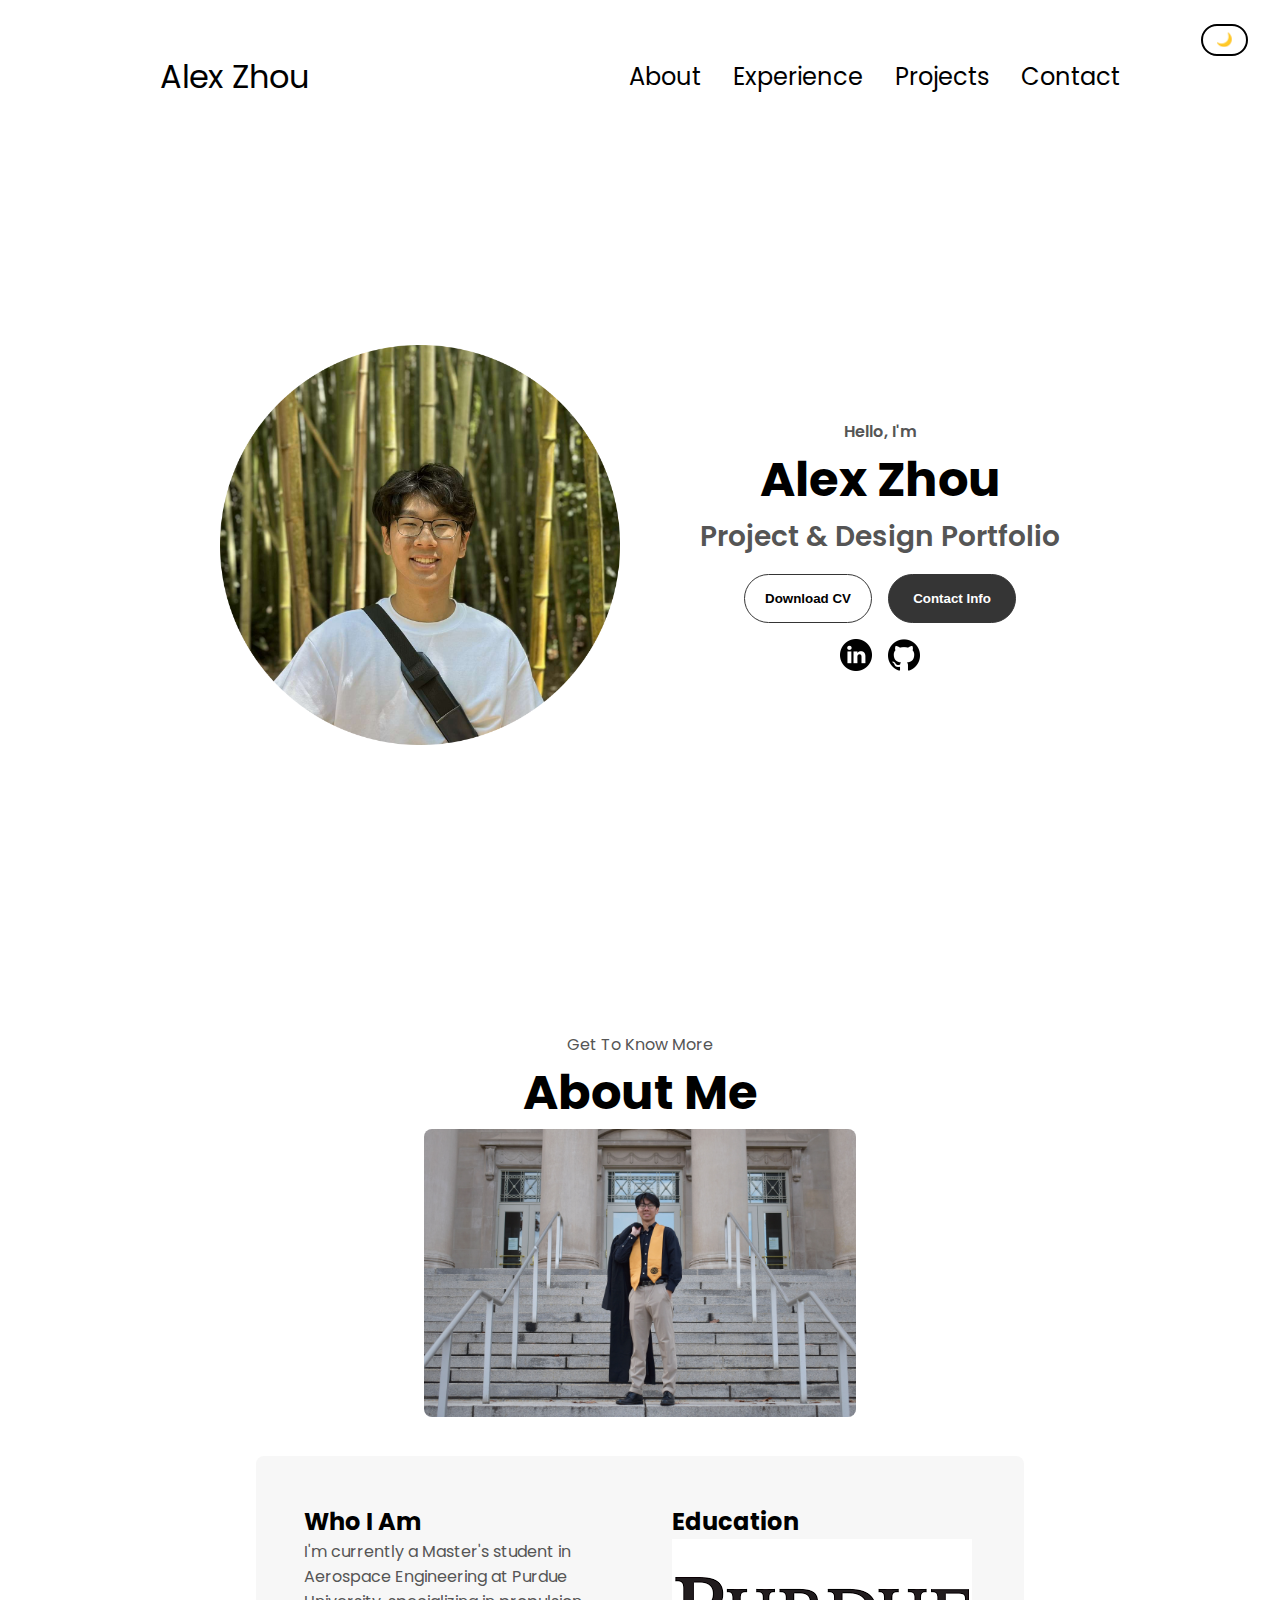
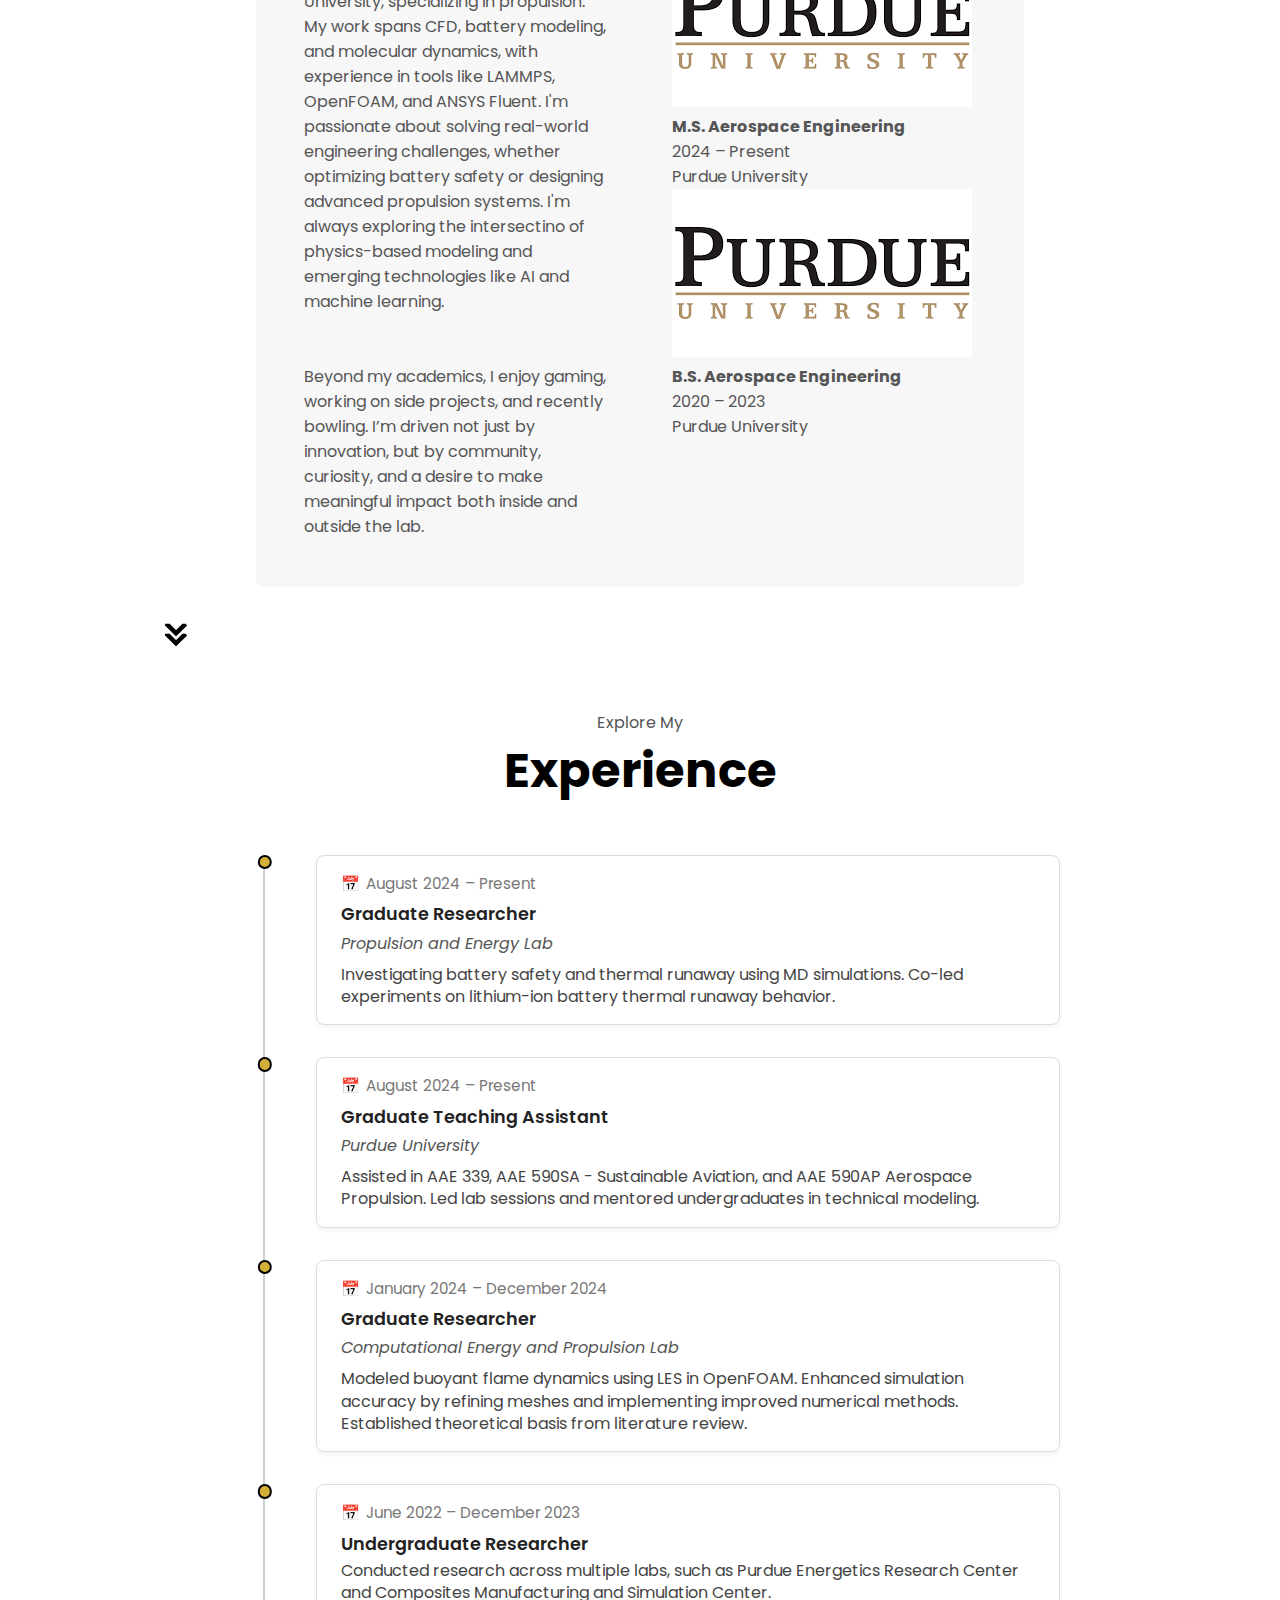
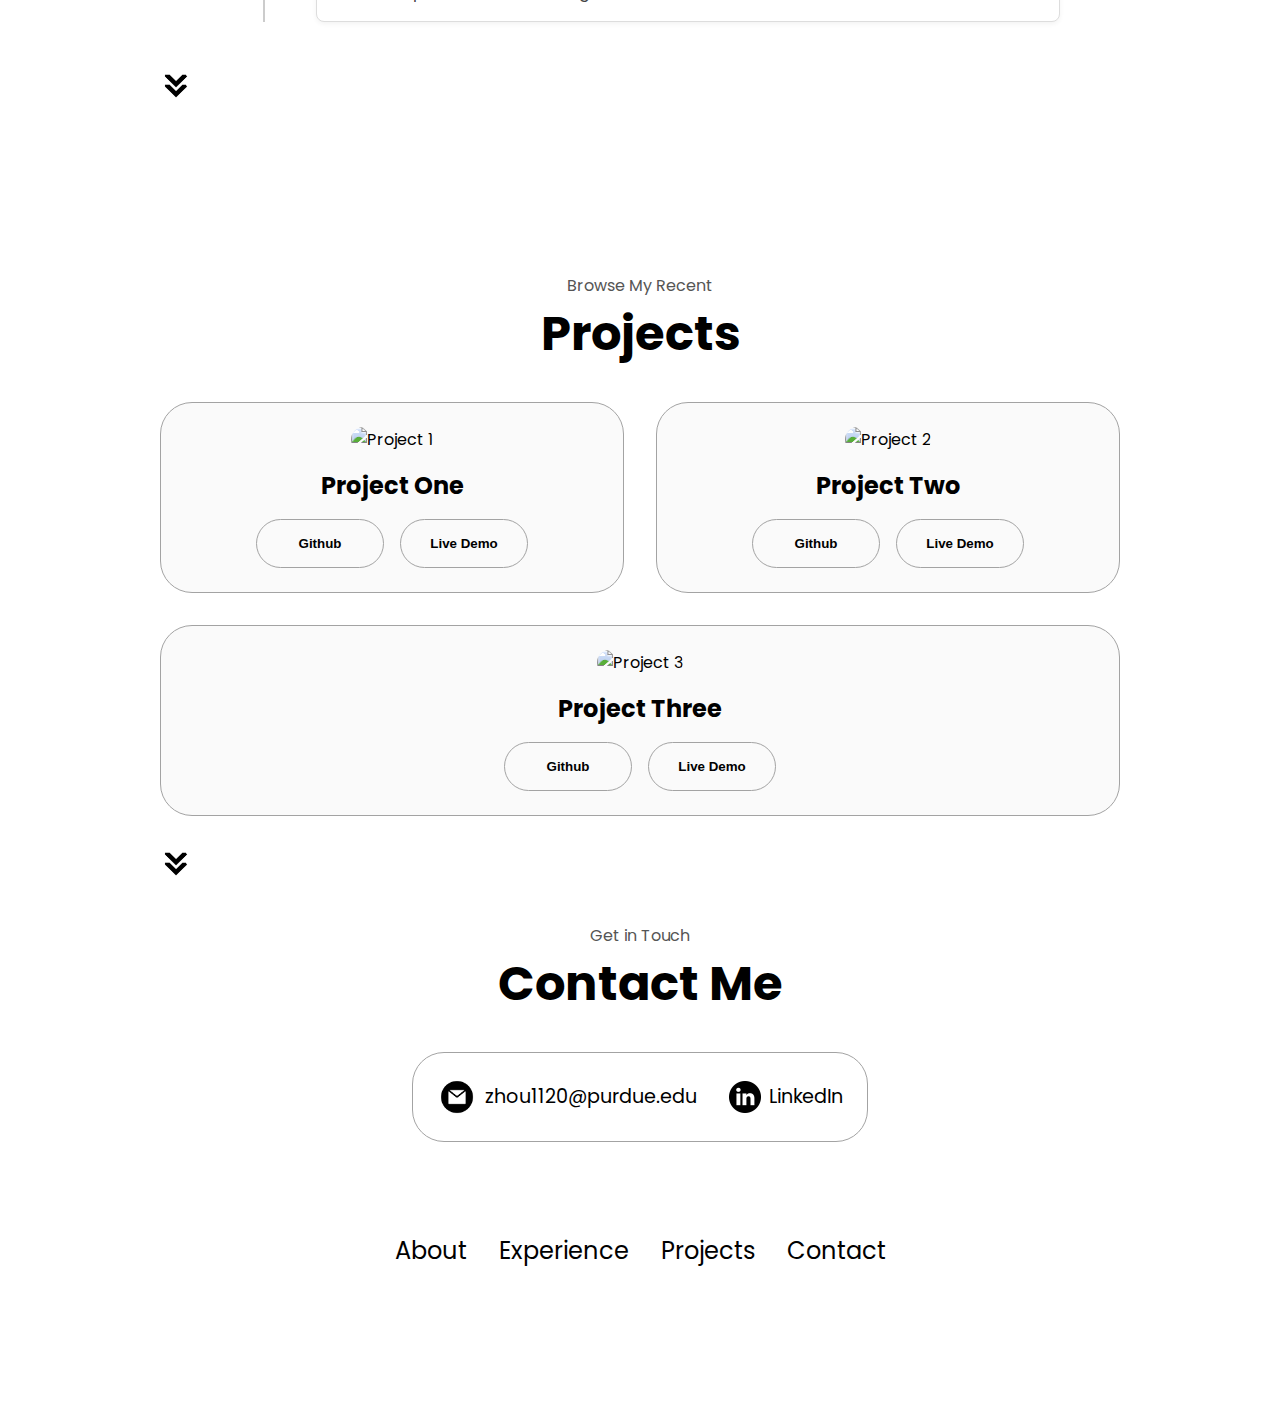
==== commit 053ad9c8: "Update index.html" ====
--- a/index.html
+++ b/index.html
@@ -78,47 +78,60 @@
       <p class="section__text__p1">Get To Know More</p>
       <h1 class="title">About Me</h1>
     
+      <div class="about-banner">
+        <img src="assets/about-pic.png" alt="Alex Zhou Portrait">
+      </div>
+    
       <div class="about-container">
-        <!-- Left: Profile Picture -->
-        <div class="about-photo">
-          <img src="assets/about-pic.png" alt="Alex Zhou Portrait" />
-        </div>
-      
-        <!-- Right: Text Block -->
+        <!-- Summary Section -->
         <div class="about-summary">
           <h2>Who I Am</h2>
           <p>
-            I'm currently a Master's student in Aerospace Engineering at Purdue, passionate about simulation, modeling, and real-world problem solving. 
-            I built this website to share my journey, showcase projects, and connect with like-minded engineers and innovators.
-          </p>
-      
-          <h3>Research Interests</h3>
-          <ul class="interests-list">
-            <li>✔️ Battery Modeling & Safety</li>
-            <li>✔️ Molecular Dynamics</li>
-            <li>✔️ CFD & Thermal Modeling</li>
-            <li>✔️ AI-Physics Modeling</li>
-            <li>✔️ Propulsion and Energy Systems</li>
-          </ul>
-      
-          <h3>Hobbies & Interests</h3>
-          <ul class="hobbies-list">
-            <li>🎳 Bowling</li>
-            <li>📷 Photography</li>
-            <li>👨‍🍳 Cooking</li>
-            <li>🎮 Gaming</li>
-          </ul>
-        </div>
-      </div>
-
-<!-- Optional Arrow image   
+            I'm currently a Master's student in Aerospace Engineering at Purdue University, 
+            specializing in propulsion. My work spans CFD, battery modeling, and molecular dynamics, 
+            with experience in tools like LAMMPS, OpenFOAM, and ANSYS Fluent. I'm passionate 
+            about solving real-world engineering challenges, whether optimizing battery safety 
+            or designing advanced propulsion systems. I'm always exploring the intersectino of 
+            physics-based modeling and emerging technologies like AI and machine learning.
+          </p>
+          <br><br>
+          <p>
+            Beyond my academics, I enjoy gaming, working on side projects, and recently bowling. 
+            I’m driven not just by innovation, but by community, curiosity, and a desire to make 
+            meaningful impact both inside and outside the lab.
+          </p>
+        </div>
+    
+        <!-- Education Section -->
+        <div class="about-education">
+          <h2>Education</h2>
+    
+          <div class="education-item">
+            <img src="assets/purdue-logo.png" alt="Purdue Logo" class="edu-logo" />
+            <div class="edu-info">
+              <p class="edu-title"><strong>M.S. Aerospace Engineering</strong></p>
+              <p class="edu-duration">2024 – Present</p>
+              <p class="edu-school">Purdue University</p>
+            </div>
+          </div>
+    
+          <div class="education-item">
+            <img src="assets/purdue-logo.png" alt="Purdue Logo" class="edu-logo" />
+            <div class="edu-info">
+              <p class="edu-title"><strong>B.S. Aerospace Engineering</strong></p>
+              <p class="edu-duration">2020 – 2023</p>
+              <p class="edu-school">Purdue University</p>
+            </div>
+          </div>
+        </div>
+      </div>
+    
       <img
         src="assets/arrow.png"
         alt="Scroll Down Arrow"
         class="icon arrow"
         onclick="location.href='./#experience'"
-      />   -->
-
+      />
     </section>
     
     <!-- EXPERIENCE -->
@@ -129,7 +142,7 @@
       <div class="timeline-item">
         <div class="timeline-dot"></div>
         <div class="timeline-content">
-          <div class="exp-date"><span class="calendar-icon">📅</span> 2024 – Present</div>
+          <div class="exp-date"><span class="calendar-icon">📅</span> August 2024 – Present</div>
           <div class="exp-title">Graduate Researcher</div>
           <div class="exp-company">Propulsion and Energy Lab</div>
           <p class="exp-summary">
@@ -141,7 +154,7 @@
       <div class="timeline-item">
         <div class="timeline-dot"></div>
         <div class="timeline-content">
-          <div class="exp-date"><span class="calendar-icon">📅</span> 2024 – Present</div>
+          <div class="exp-date"><span class="calendar-icon">📅</span> August 2024 – Present</div>
           <div class="exp-title">Graduate Teaching Assistant</div>
           <div class="exp-company">Purdue University</div>
           <p class="exp-summary">
@@ -153,7 +166,7 @@
       <div class="timeline-item">
         <div class="timeline-dot"></div>
         <div class="timeline-content">
-          <div class="exp-date"><span class="calendar-icon">📅</span> 2024 – Present</div>
+          <div class="exp-date"><span class="calendar-icon">📅</span> January 2024 – December 2024</div>
           <div class="exp-title">Graduate Researcher</div>
           <div class="exp-company">Computational Energy and Propulsion Lab</div>
           <p class="exp-summary">
@@ -176,14 +189,13 @@
       <!-- Add more entries below following same structure -->
 
     </div>
-        <!-- Optional Arrow image 
       <img
         src="./assets/arrow.png"
         alt="Arrow icon"
         class="icon arrow"
         onclick="location.href='./#projects'"
-      /> -->
-    </section> 
+      />
+    </section>
     
 
 
@@ -267,6 +279,12 @@
           </div>
         </div>
       </div>
+      <img
+        src="./assets/arrow.png"
+        alt="Arrow icon"
+        class="icon arrow"
+        onclick="location.href='./#contact'"
+      />
     </section>
     <section id="contact">
       <p class="section__text__p1">Get in Touch</p>
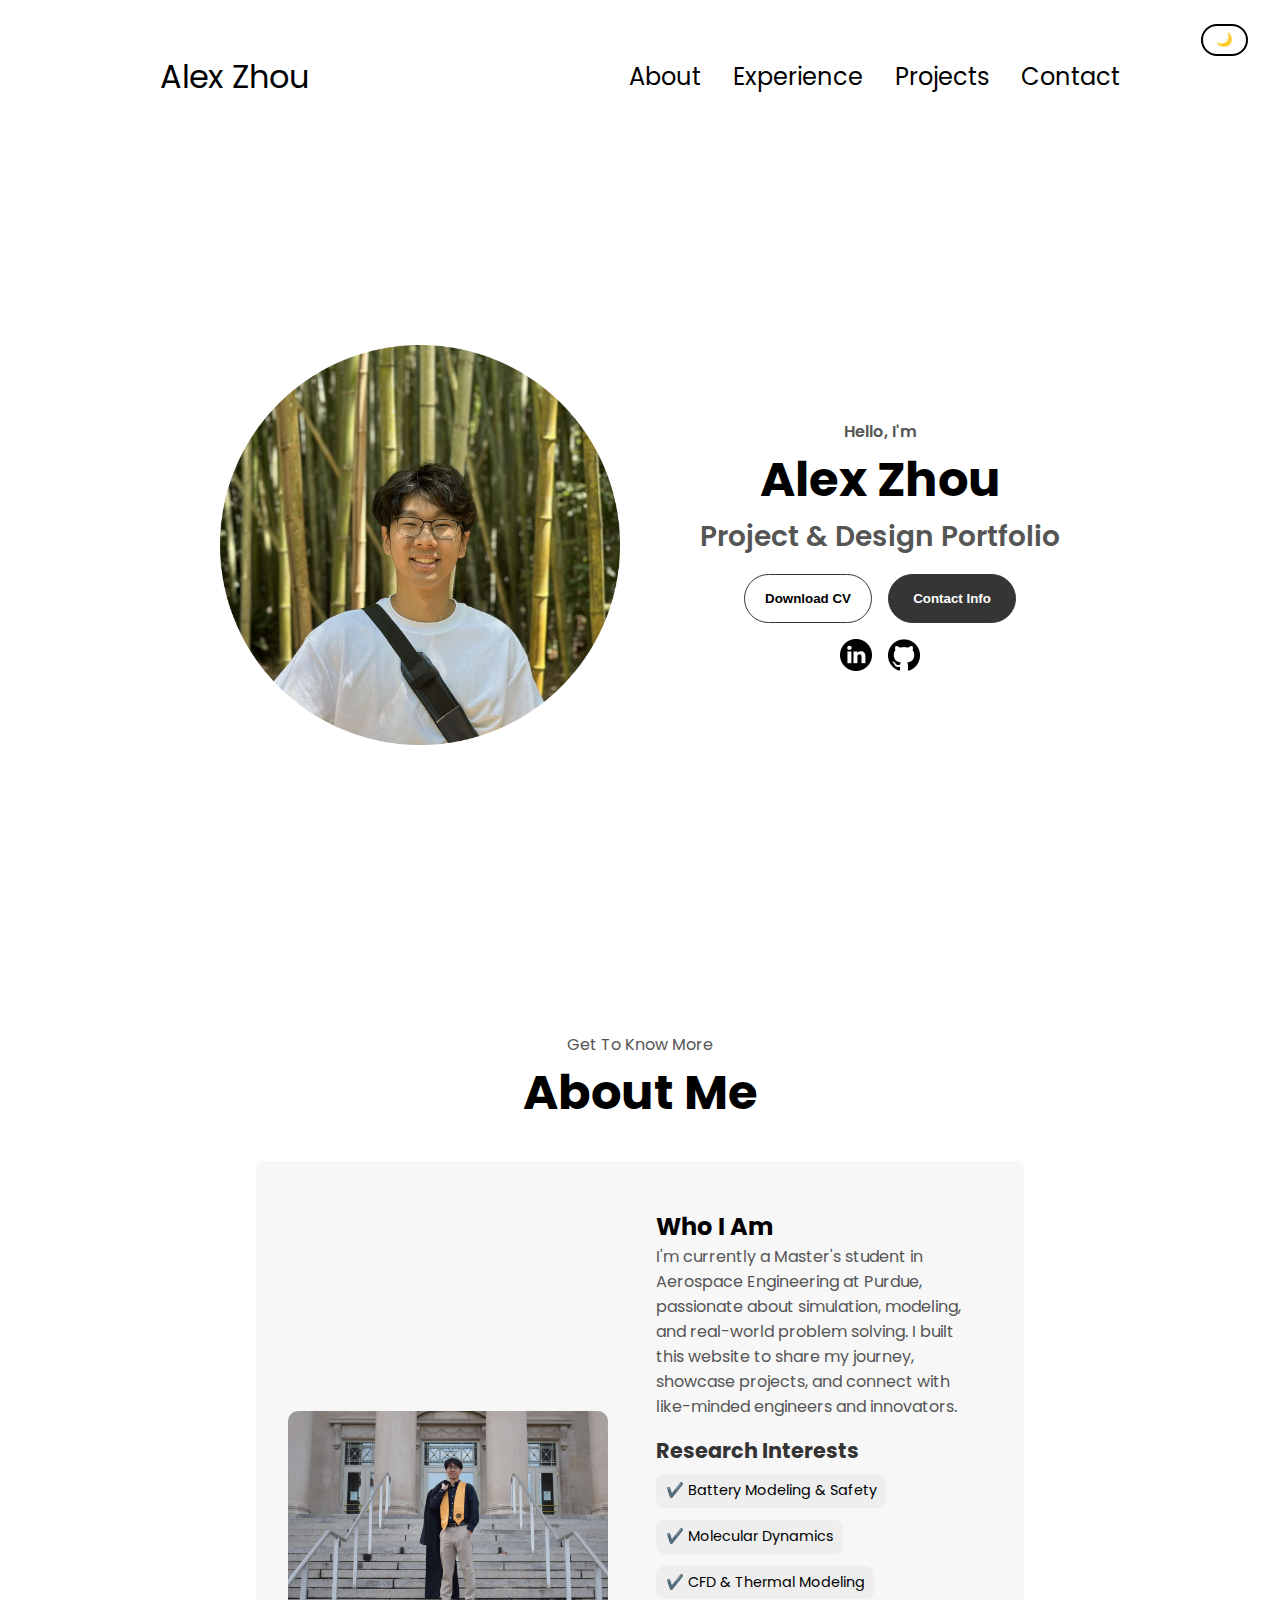
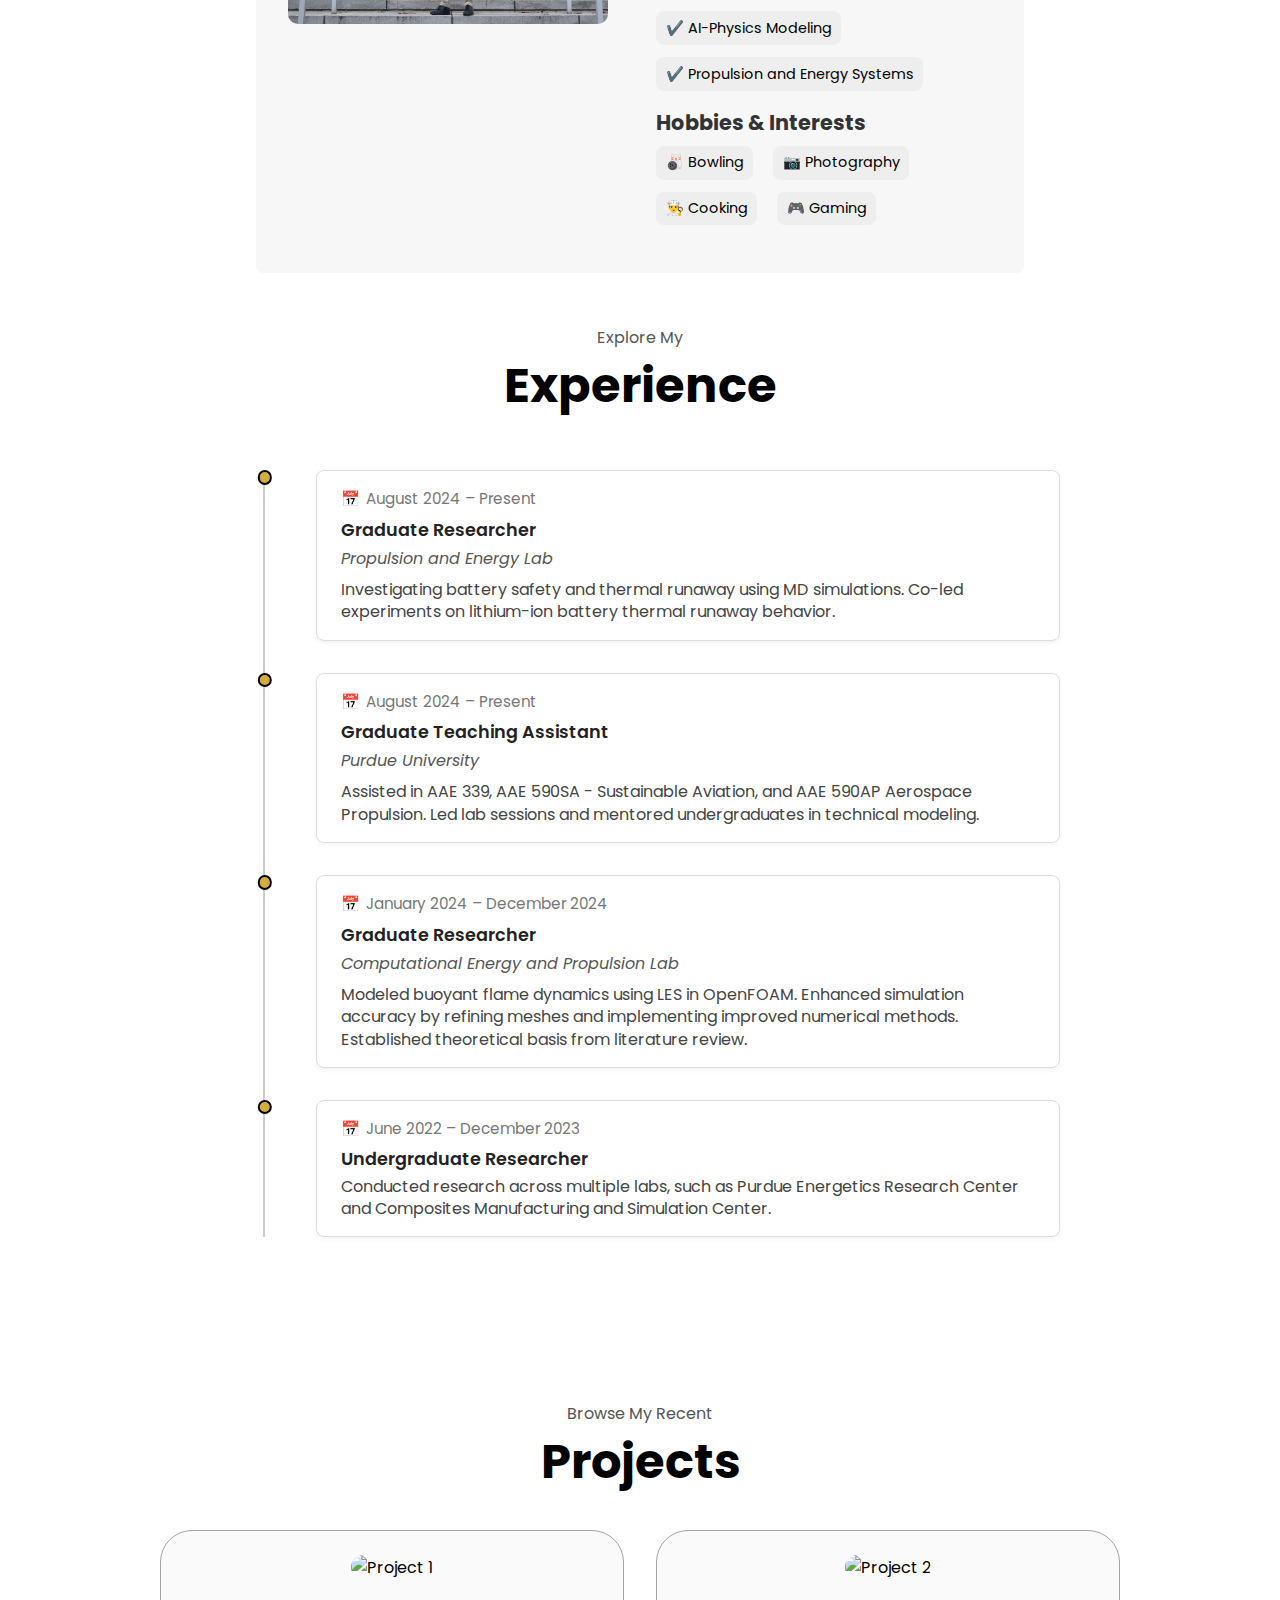
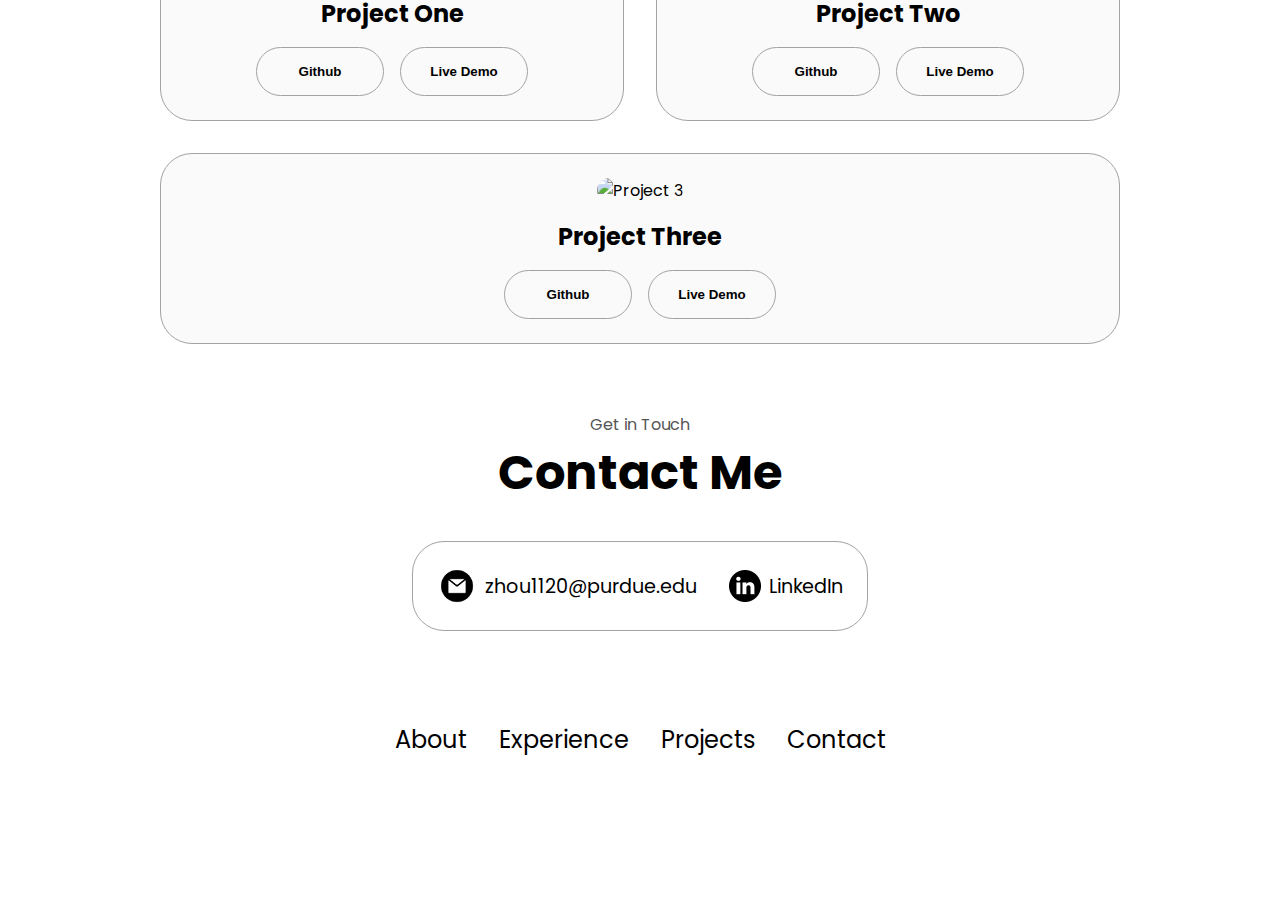
==== commit 22b65d81: "Merge branch 'main' of https://github.com/azone1120/azone1120.github.io" ====
--- a/index.html
+++ b/index.html
@@ -78,60 +78,47 @@
       <p class="section__text__p1">Get To Know More</p>
       <h1 class="title">About Me</h1>
     
-      <div class="about-banner">
-        <img src="assets/about-pic.png" alt="Alex Zhou Portrait">
-      </div>
-    
       <div class="about-container">
-        <!-- Summary Section -->
+        <!-- Left: Profile Picture -->
+        <div class="about-photo">
+          <img src="assets/about-pic.png" alt="Alex Zhou Portrait" />
+        </div>
+      
+        <!-- Right: Text Block -->
         <div class="about-summary">
           <h2>Who I Am</h2>
           <p>
-            I'm currently a Master's student in Aerospace Engineering at Purdue University, 
-            specializing in propulsion. My work spans CFD, battery modeling, and molecular dynamics, 
-            with experience in tools like LAMMPS, OpenFOAM, and ANSYS Fluent. I'm passionate 
-            about solving real-world engineering challenges, whether optimizing battery safety 
-            or designing advanced propulsion systems. I'm always exploring the intersectino of 
-            physics-based modeling and emerging technologies like AI and machine learning.
-          </p>
-          <br><br>
-          <p>
-            Beyond my academics, I enjoy gaming, working on side projects, and recently bowling. 
-            I’m driven not just by innovation, but by community, curiosity, and a desire to make 
-            meaningful impact both inside and outside the lab.
-          </p>
-        </div>
-    
-        <!-- Education Section -->
-        <div class="about-education">
-          <h2>Education</h2>
-    
-          <div class="education-item">
-            <img src="assets/purdue-logo.png" alt="Purdue Logo" class="edu-logo" />
-            <div class="edu-info">
-              <p class="edu-title"><strong>M.S. Aerospace Engineering</strong></p>
-              <p class="edu-duration">2024 – Present</p>
-              <p class="edu-school">Purdue University</p>
-            </div>
-          </div>
-    
-          <div class="education-item">
-            <img src="assets/purdue-logo.png" alt="Purdue Logo" class="edu-logo" />
-            <div class="edu-info">
-              <p class="edu-title"><strong>B.S. Aerospace Engineering</strong></p>
-              <p class="edu-duration">2020 – 2023</p>
-              <p class="edu-school">Purdue University</p>
-            </div>
-          </div>
-        </div>
-      </div>
-    
+            I'm currently a Master's student in Aerospace Engineering at Purdue, passionate about simulation, modeling, and real-world problem solving. 
+            I built this website to share my journey, showcase projects, and connect with like-minded engineers and innovators.
+          </p>
+      
+          <h3>Research Interests</h3>
+          <ul class="interests-list">
+            <li>✔️ Battery Modeling & Safety</li>
+            <li>✔️ Molecular Dynamics</li>
+            <li>✔️ CFD & Thermal Modeling</li>
+            <li>✔️ AI-Physics Modeling</li>
+            <li>✔️ Propulsion and Energy Systems</li>
+          </ul>
+      
+          <h3>Hobbies & Interests</h3>
+          <ul class="hobbies-list">
+            <li>🎳 Bowling</li>
+            <li>📷 Photography</li>
+            <li>👨‍🍳 Cooking</li>
+            <li>🎮 Gaming</li>
+          </ul>
+        </div>
+      </div>
+
+<!-- Optional Arrow image   
       <img
         src="assets/arrow.png"
         alt="Scroll Down Arrow"
         class="icon arrow"
         onclick="location.href='./#experience'"
-      />
+      />   -->
+
     </section>
     
     <!-- EXPERIENCE -->
@@ -189,13 +176,14 @@
       <!-- Add more entries below following same structure -->
 
     </div>
+        <!-- Optional Arrow image 
       <img
         src="./assets/arrow.png"
         alt="Arrow icon"
         class="icon arrow"
         onclick="location.href='./#projects'"
-      />
-    </section>
+      /> -->
+    </section> 
     
 
 
@@ -279,12 +267,6 @@
           </div>
         </div>
       </div>
-      <img
-        src="./assets/arrow.png"
-        alt="Arrow icon"
-        class="icon arrow"
-        onclick="location.href='./#contact'"
-      />
     </section>
     <section id="contact">
       <p class="section__text__p1">Get in Touch</p>
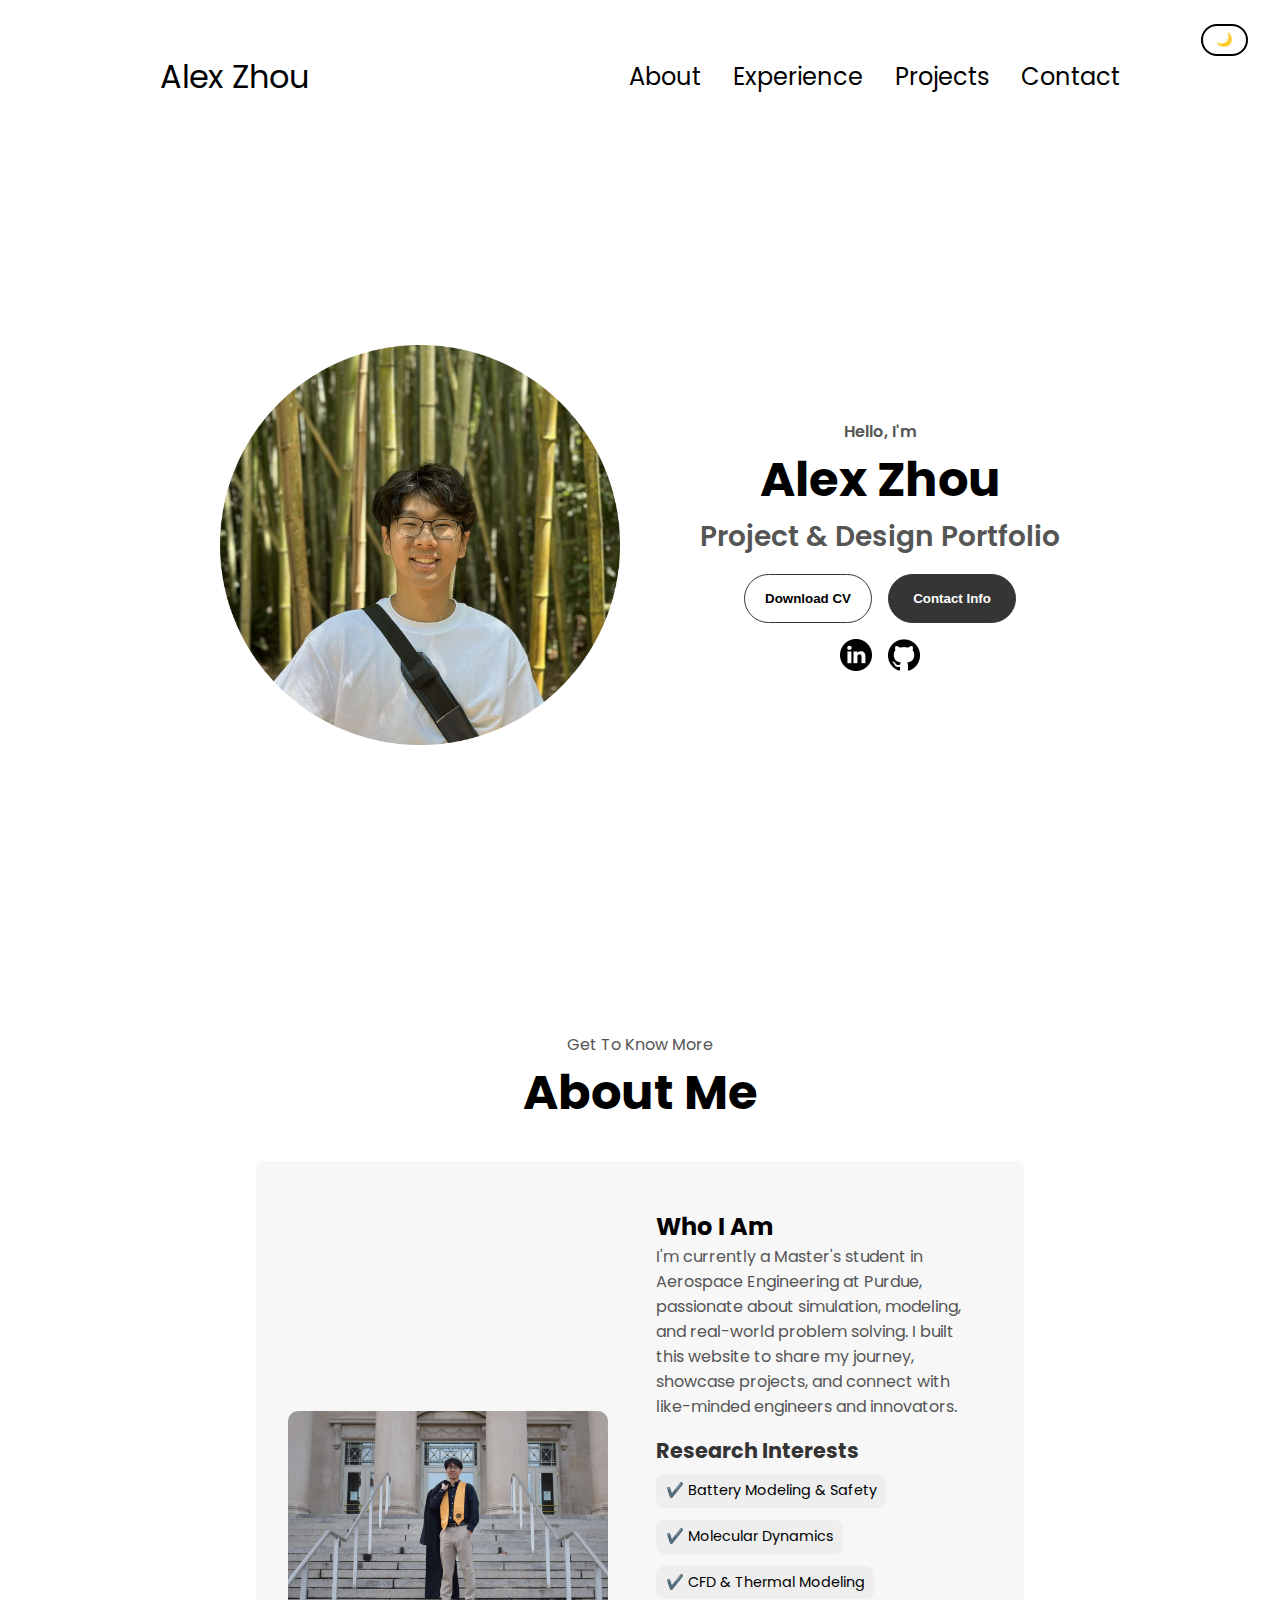
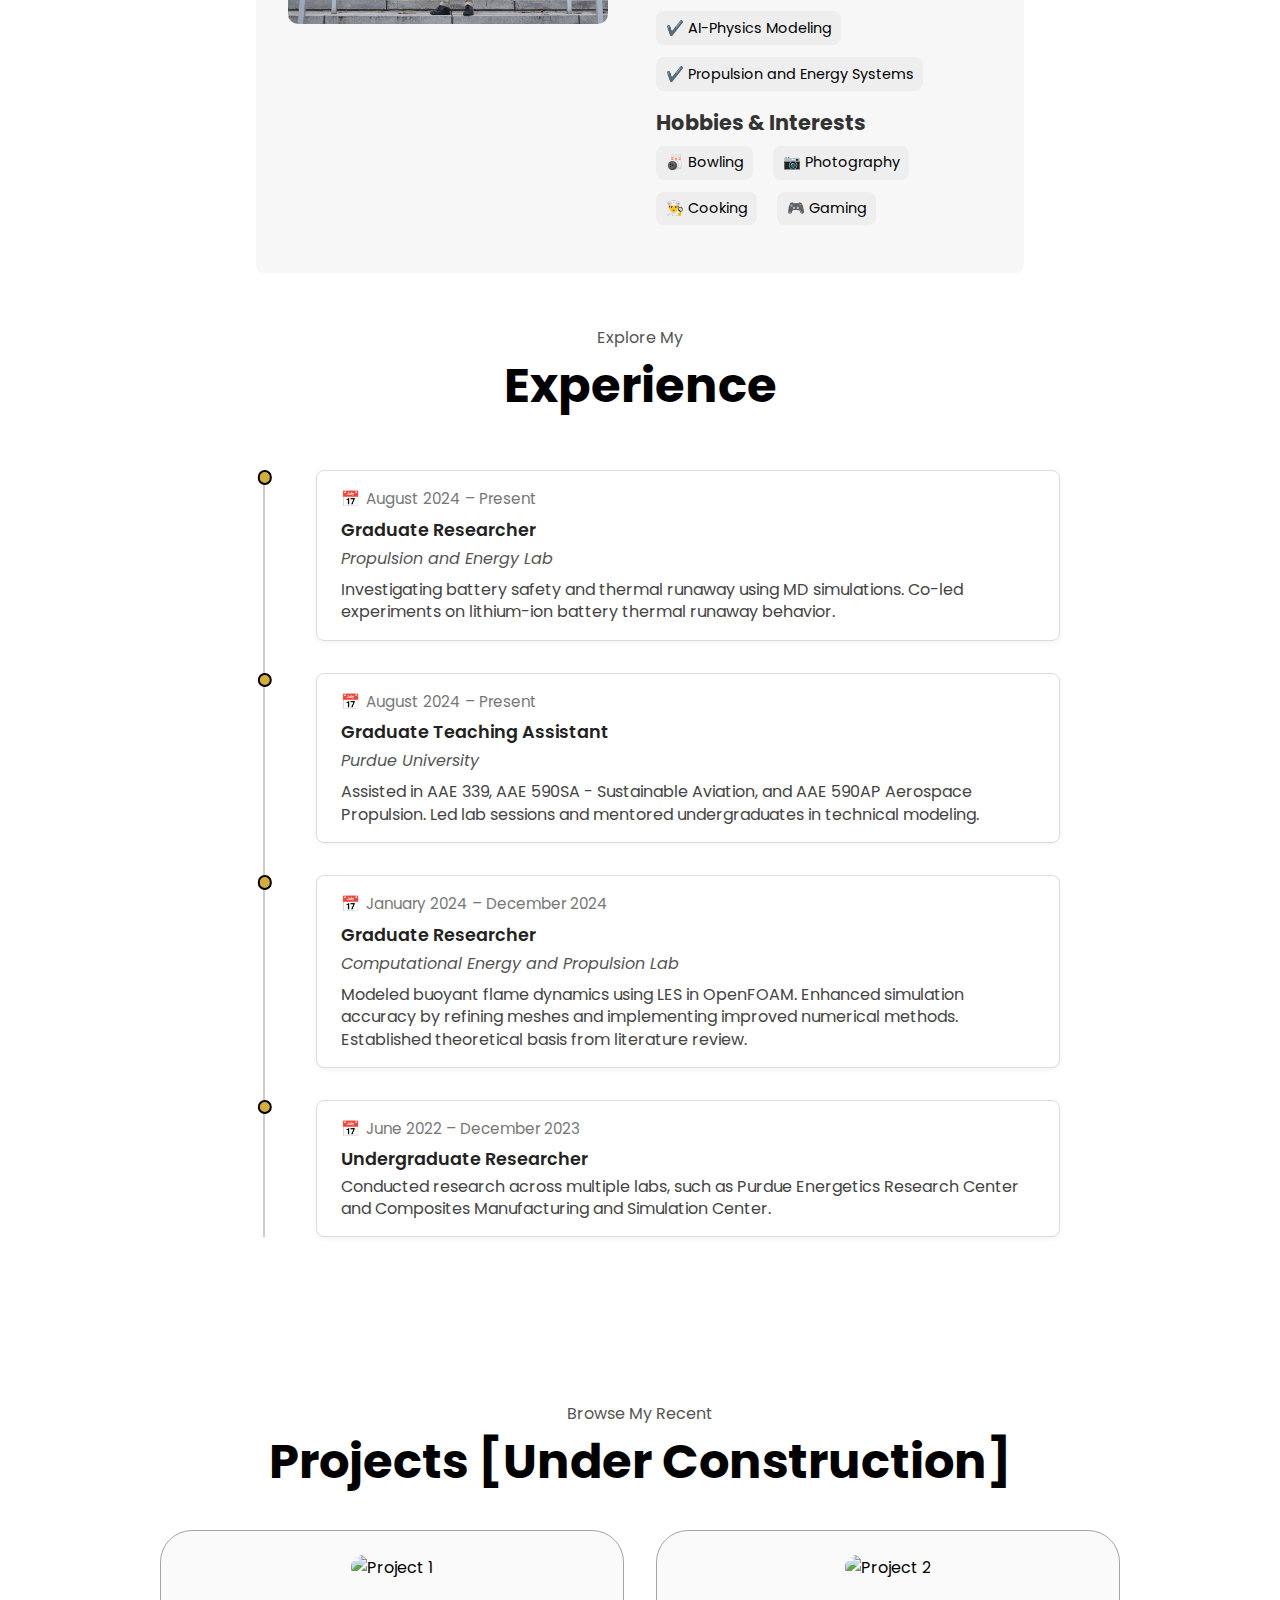
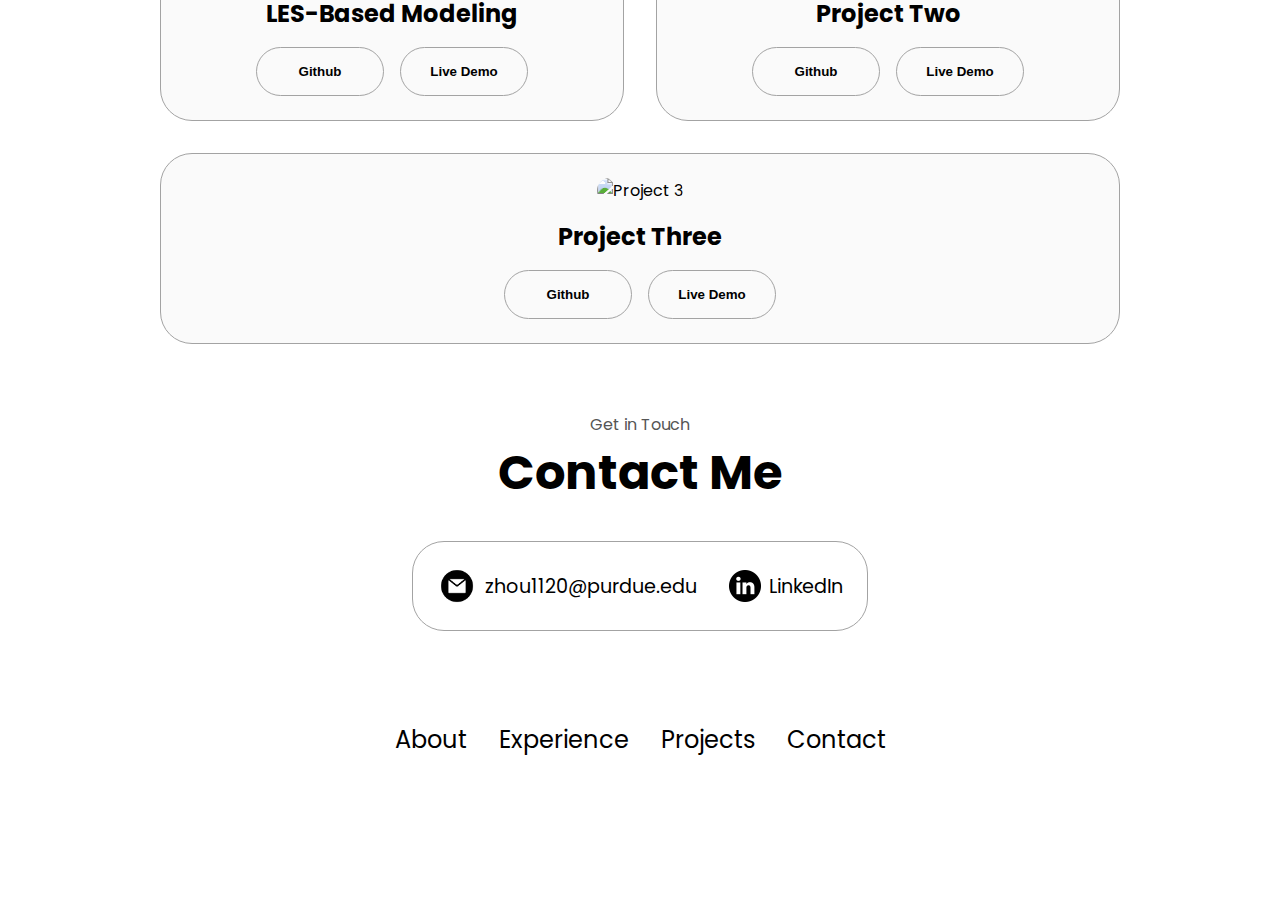
==== commit ff434735: "Update index.html" ====
--- a/index.html
+++ b/index.html
@@ -190,7 +190,7 @@
 <!-- PROJECTS -->
     <section id="projects">
       <p class="section__text__p1">Browse My Recent</p>
-      <h1 class="title">Projects</h1>
+      <h1 class="title">Projects [Under Construction]</h1>
       <div class="experience-details-container">
         <div class="about-containers">
           <div class="details-container color-container">
@@ -201,11 +201,11 @@
                 class="project-img"
               />
             </div>
-            <h2 class="experience-sub-title project-title">Project One</h2>
+            <h2 class="experience-sub-title project-title">LES-Based Modeling</h2>
             <div class="btn-container">
               <button
                 class="btn btn-color-2 project-btn"
-                onclick="location.href='https://github.com/'"
+                onclick="location.href='https://github.com/azone1120/les-based-modeling'"
               >
                 Github
               </button>
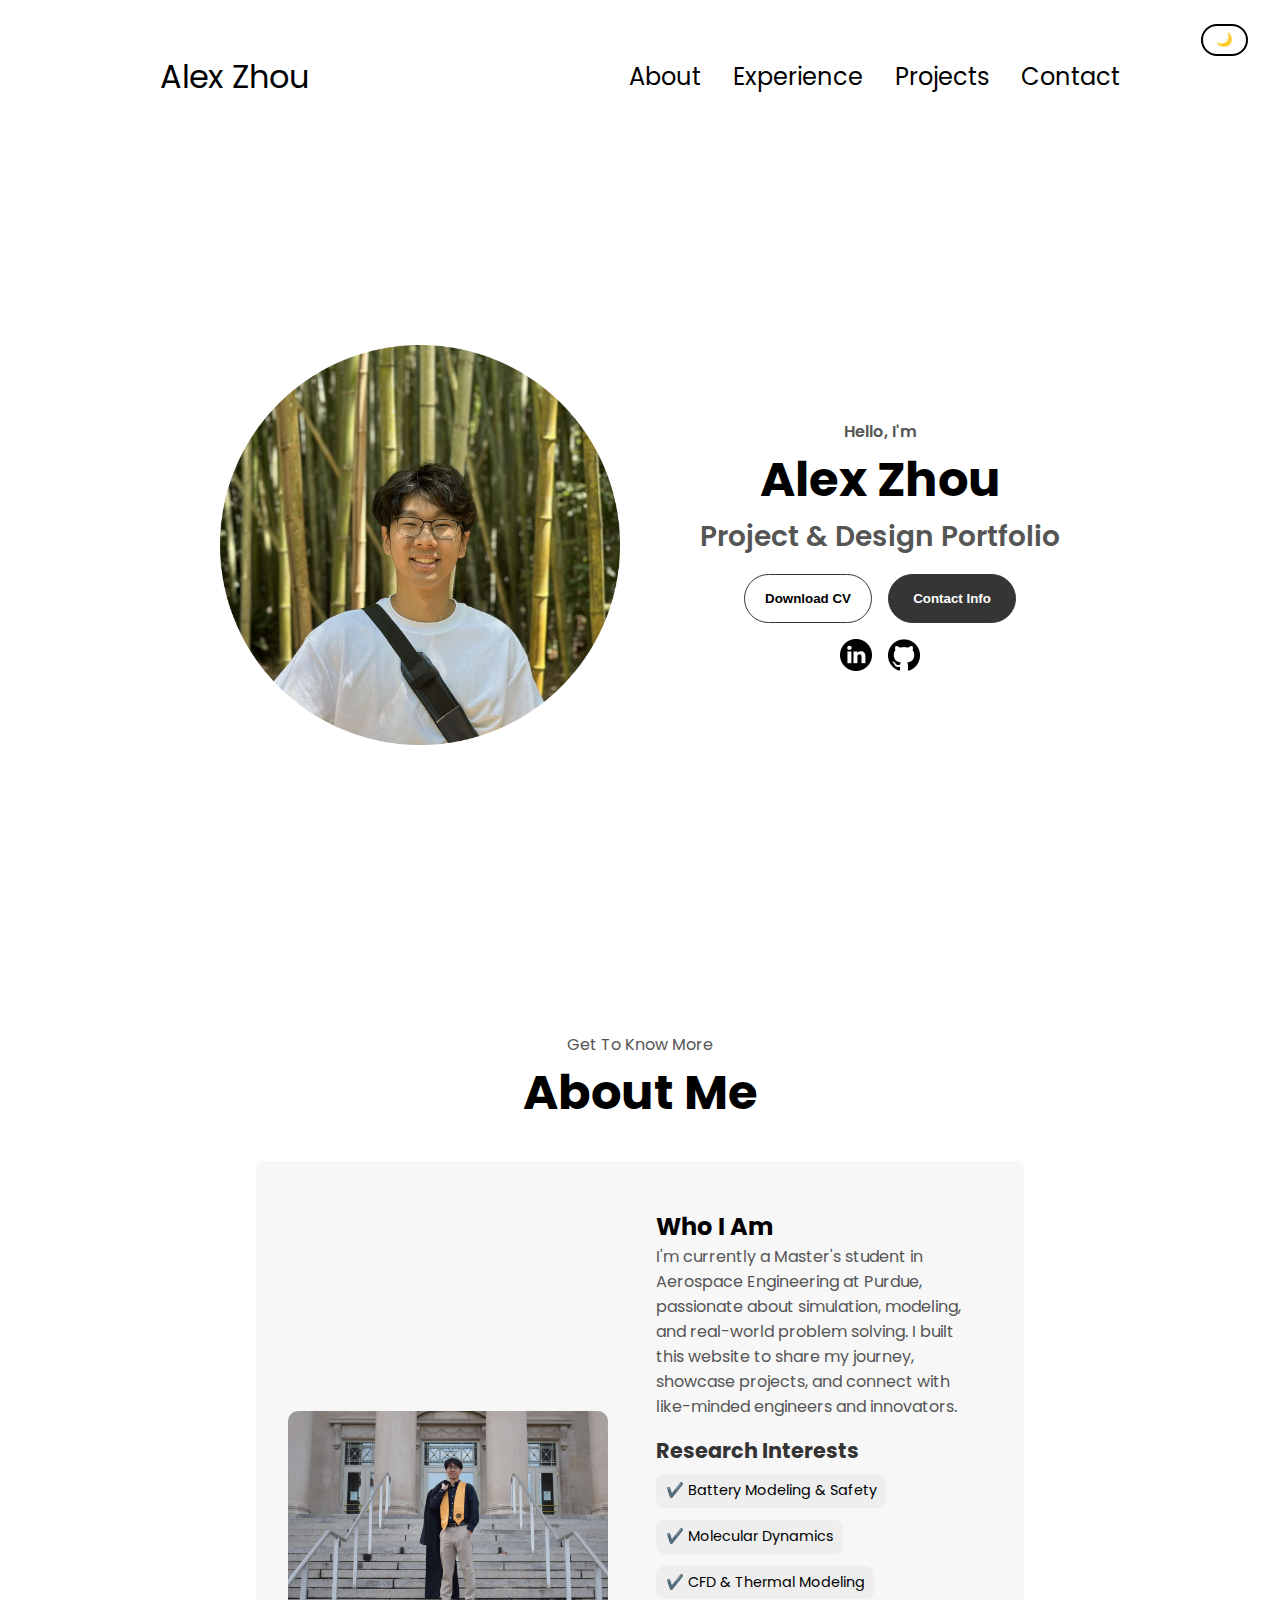
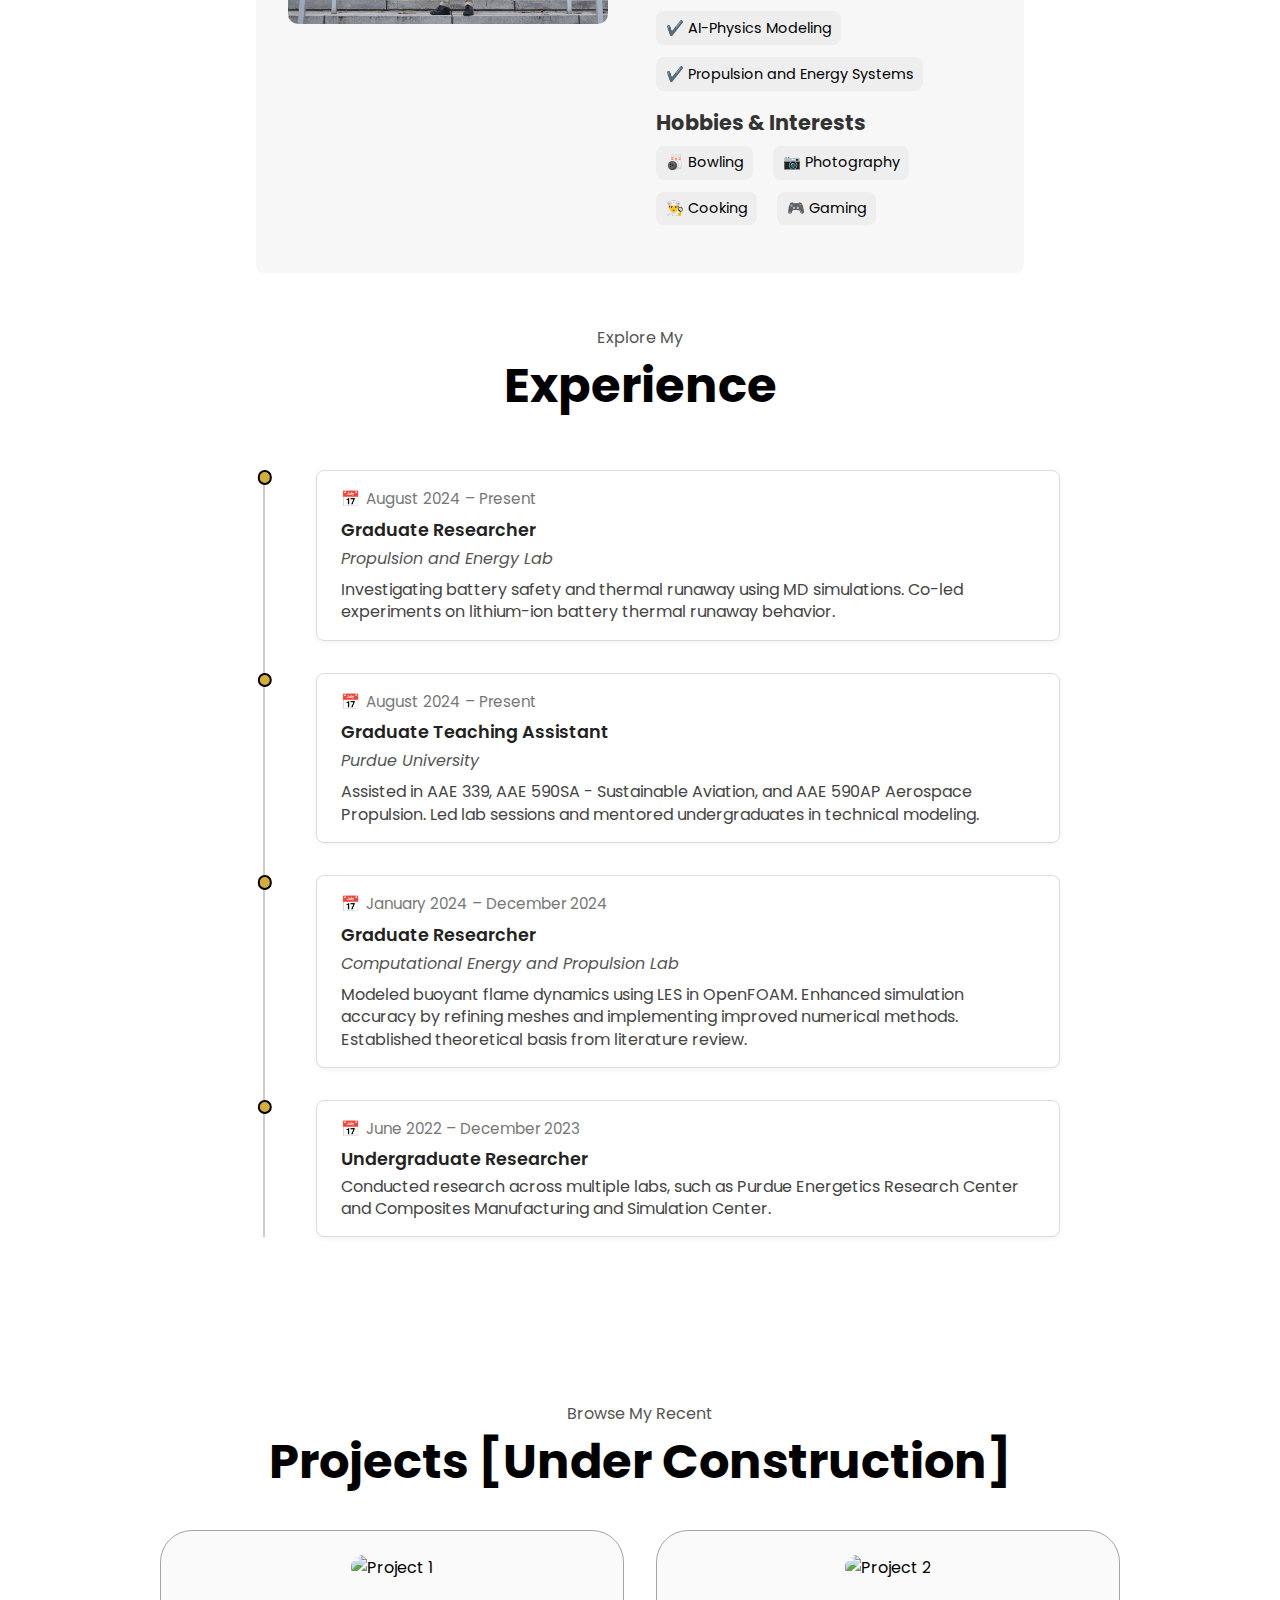
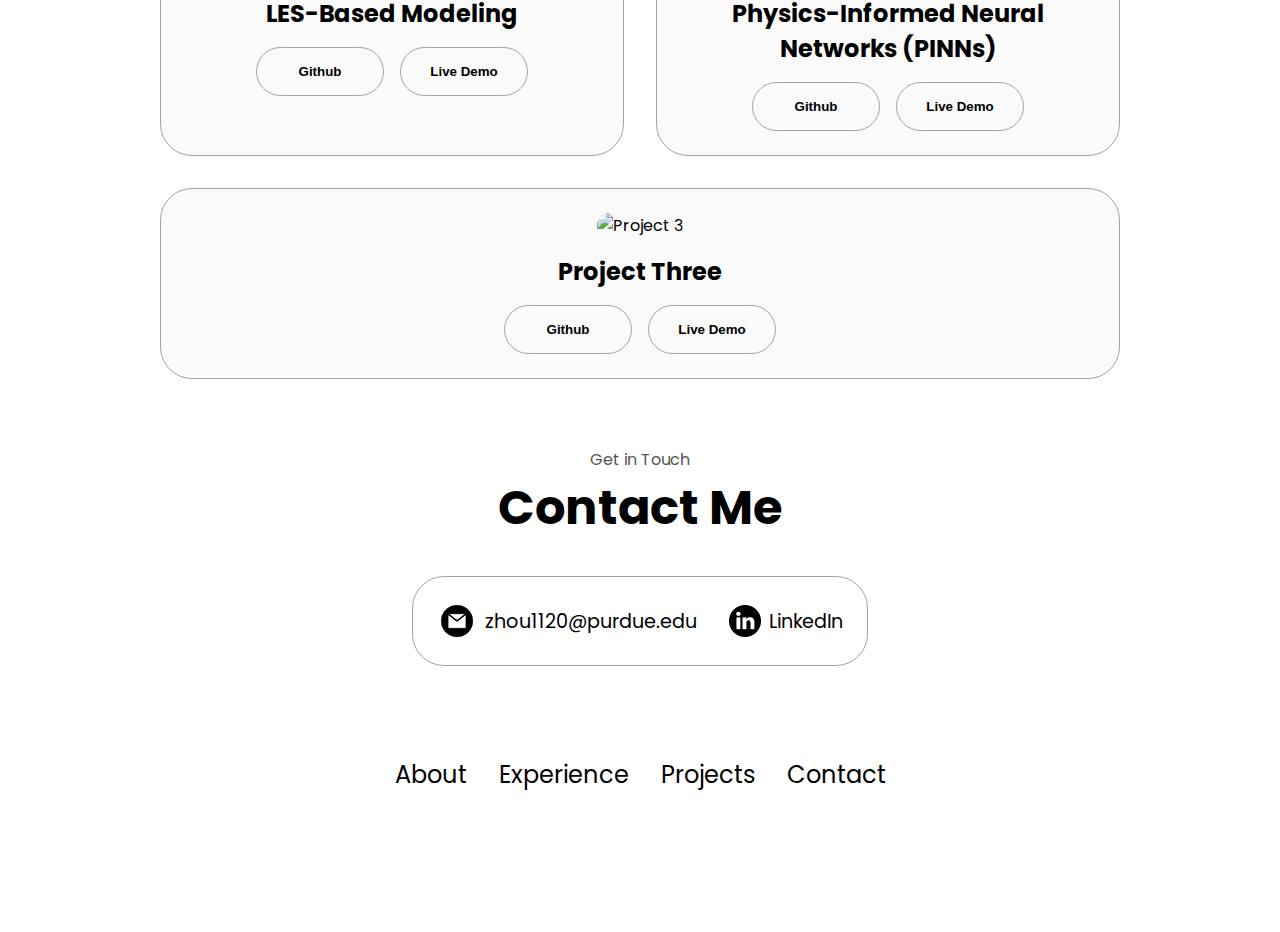
==== commit 832ef145: "Update index.html" ====
--- a/index.html
+++ b/index.html
@@ -205,7 +205,7 @@
             <div class="btn-container">
               <button
                 class="btn btn-color-2 project-btn"
-                onclick="location.href='https://github.com/azone1120/les-based-modeling'"
+                onclick="location.href='https://github.com/azone1120/les-based-modeling-project'"
               >
                 Github
               </button>
@@ -225,11 +225,11 @@
                 class="project-img"
               />
             </div>
-            <h2 class="experience-sub-title project-title">Project Two</h2>
+            <h2 class="experience-sub-title project-title">Physics-Informed Neural Networks (PINNs)</h2>
             <div class="btn-container">
               <button
                 class="btn btn-color-2 project-btn"
-                onclick="location.href='https://github.com/'"
+                onclick="location.href='https://github.com/azone1120/pinns-project'"
               >
                 Github
               </button>
